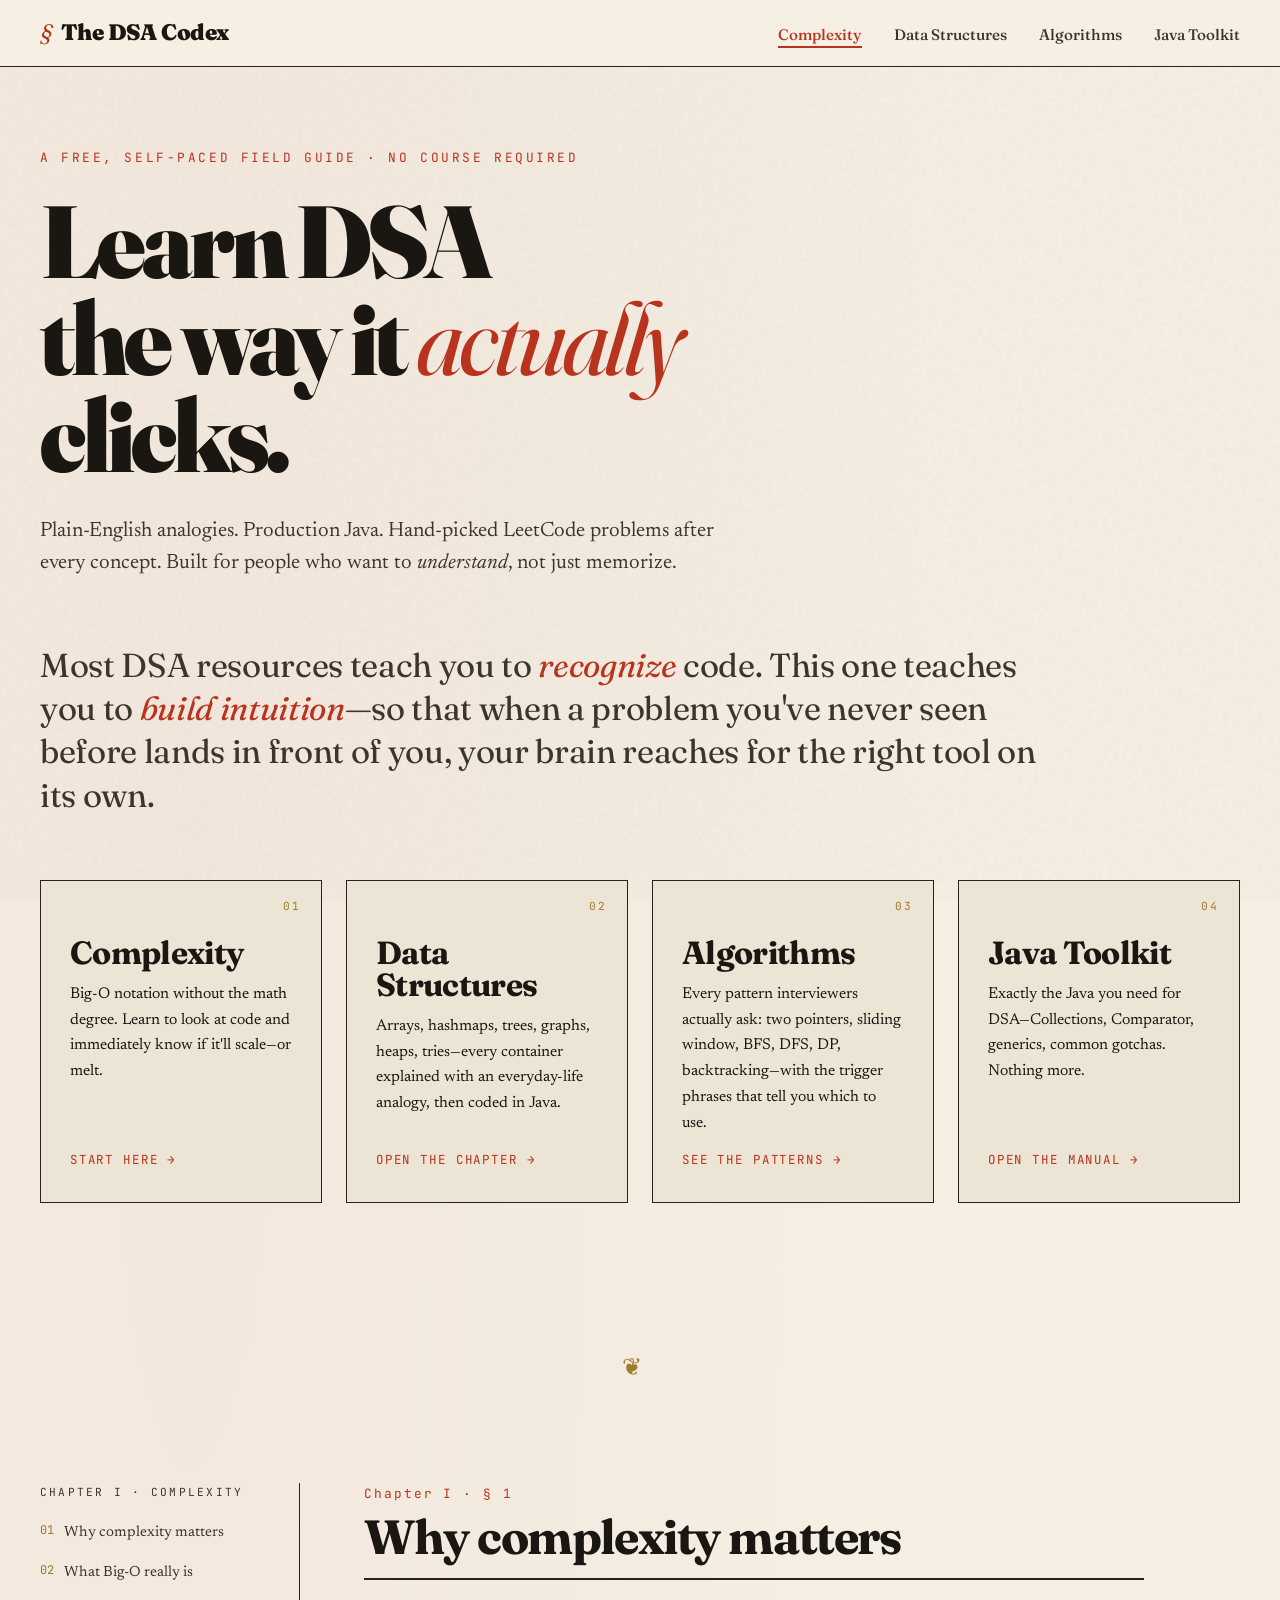
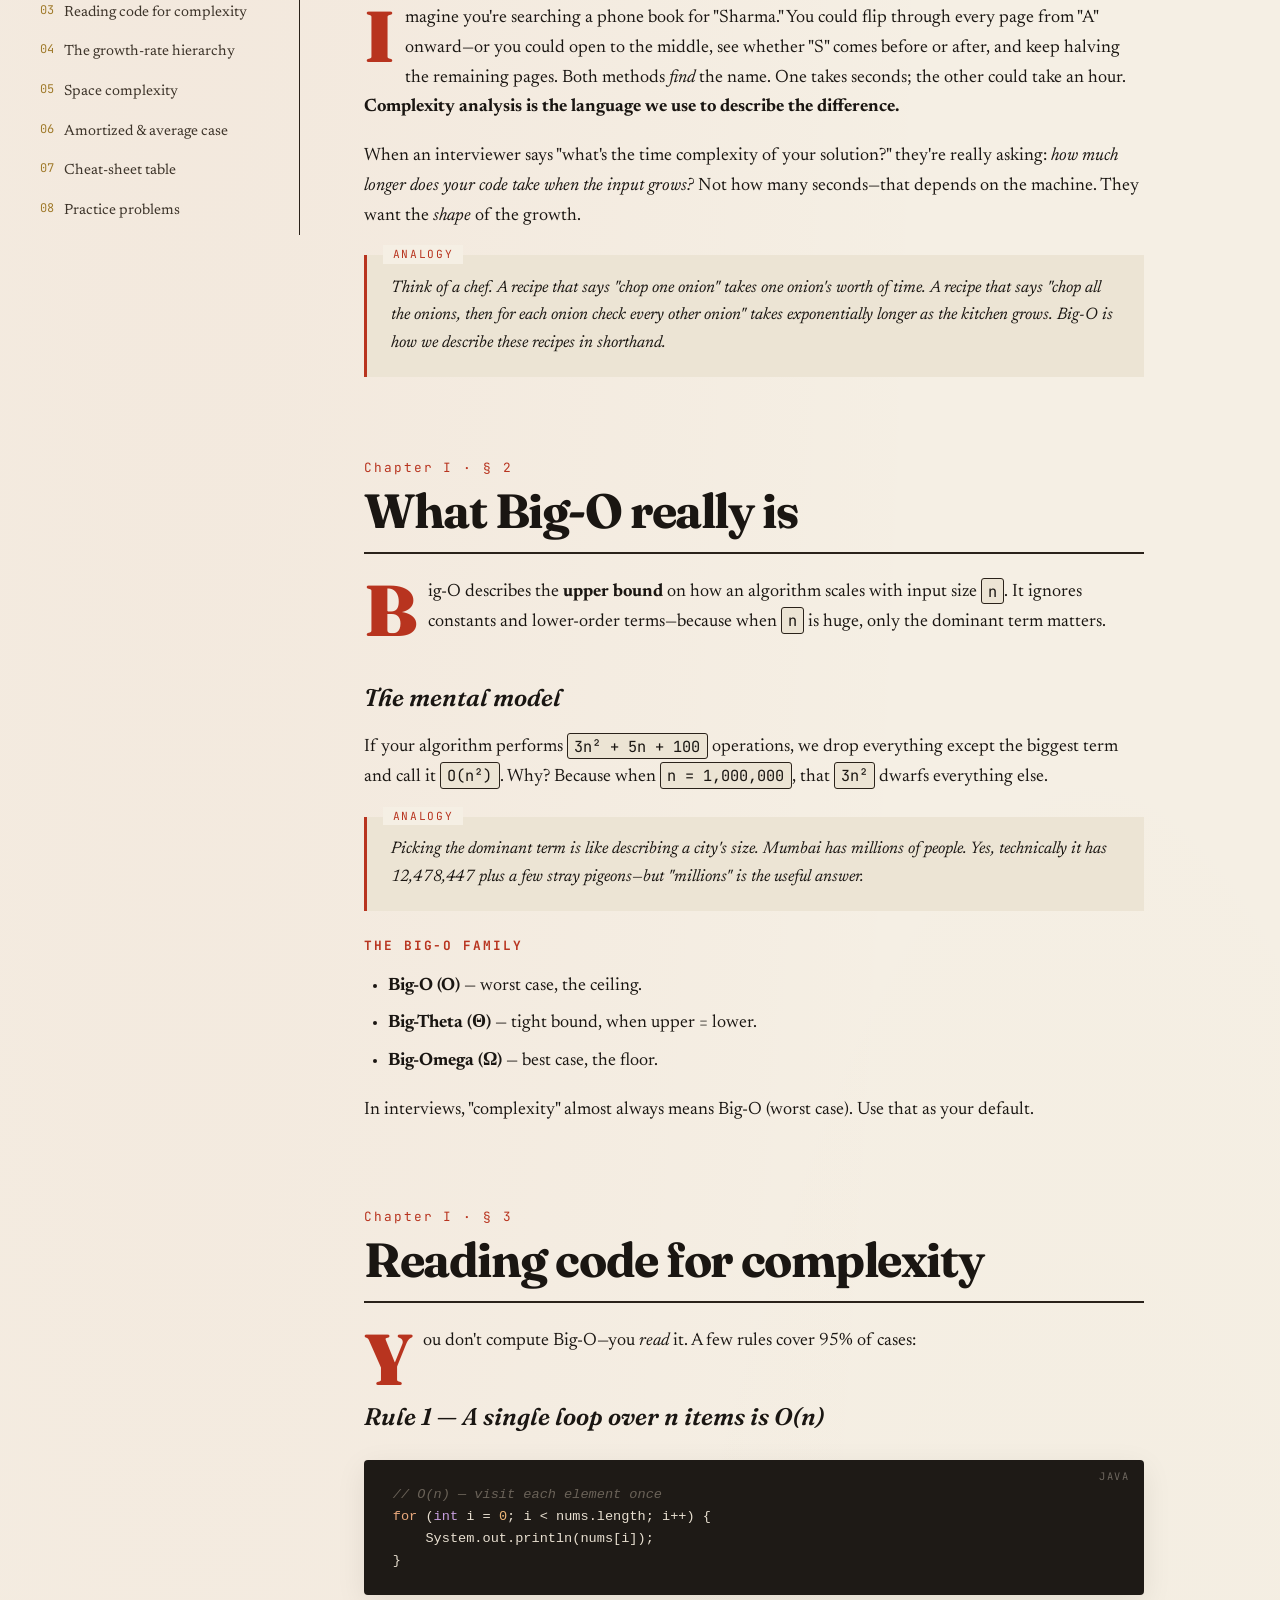
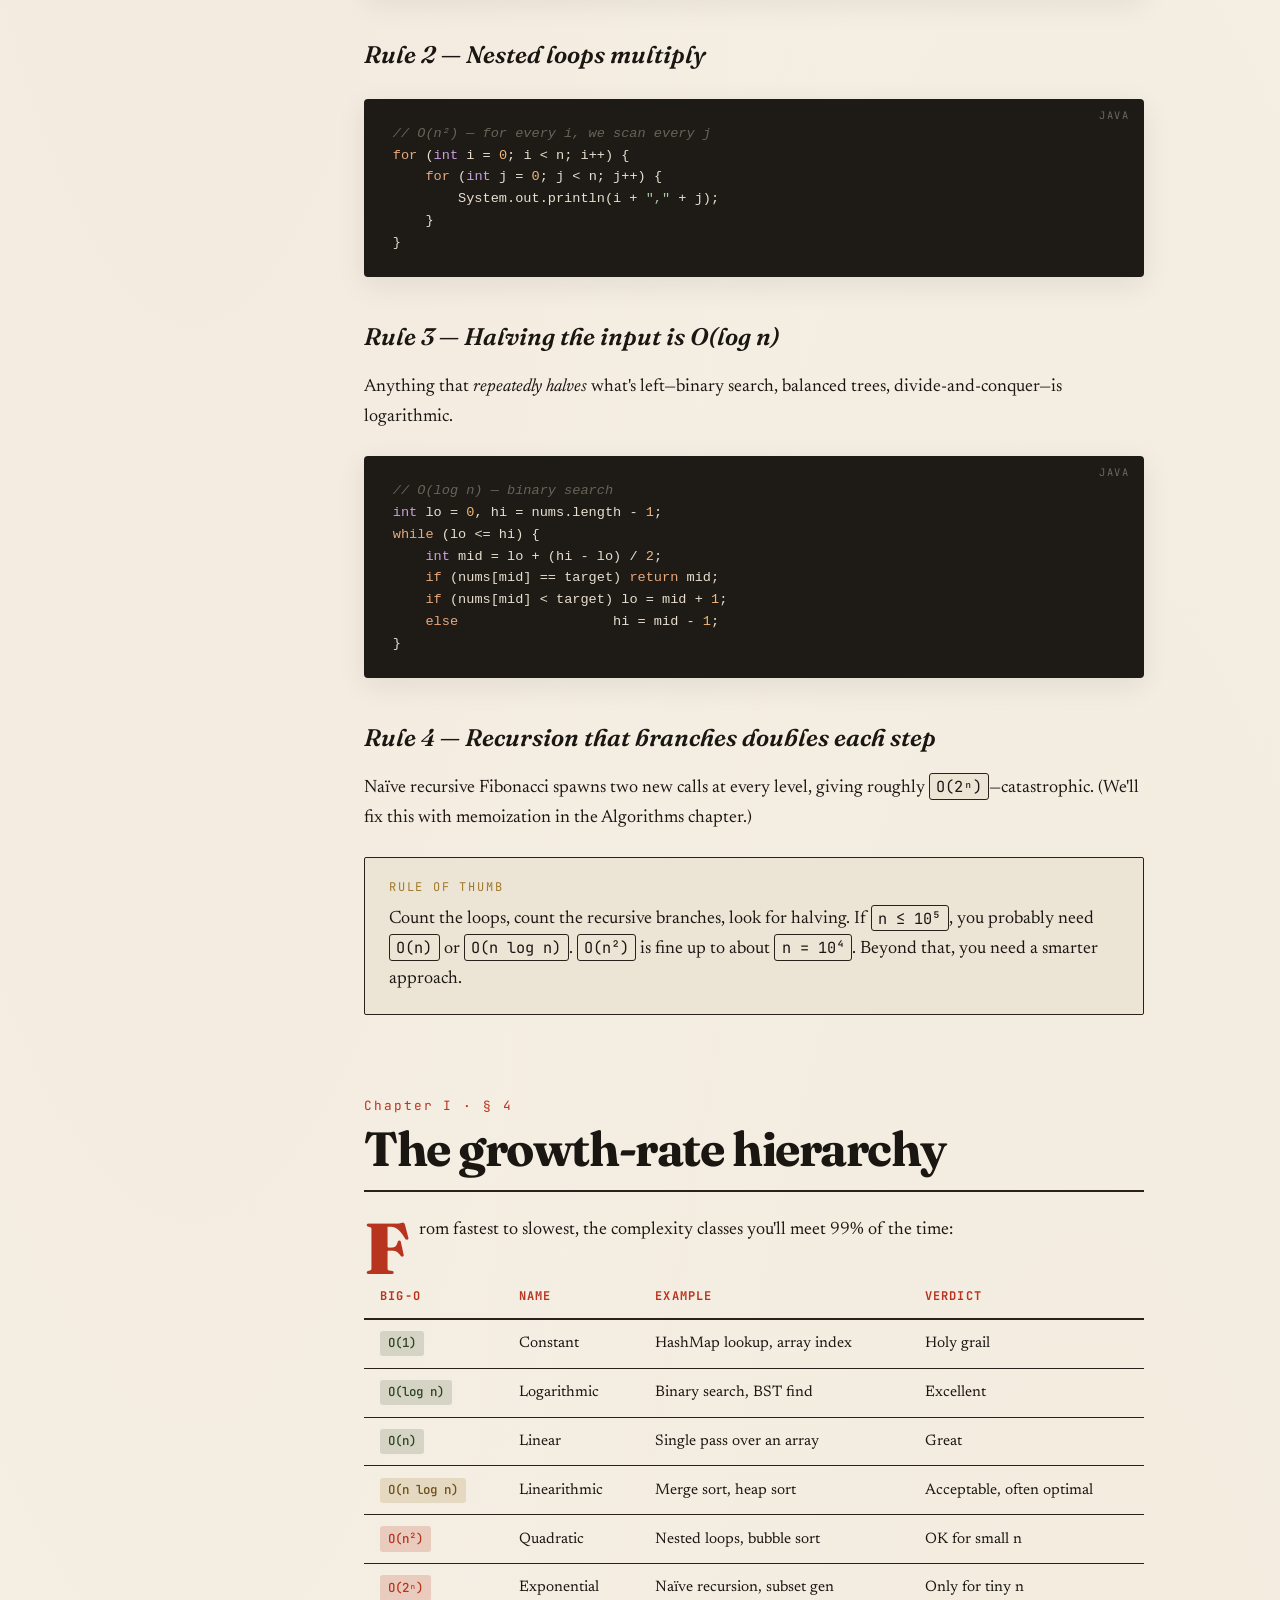
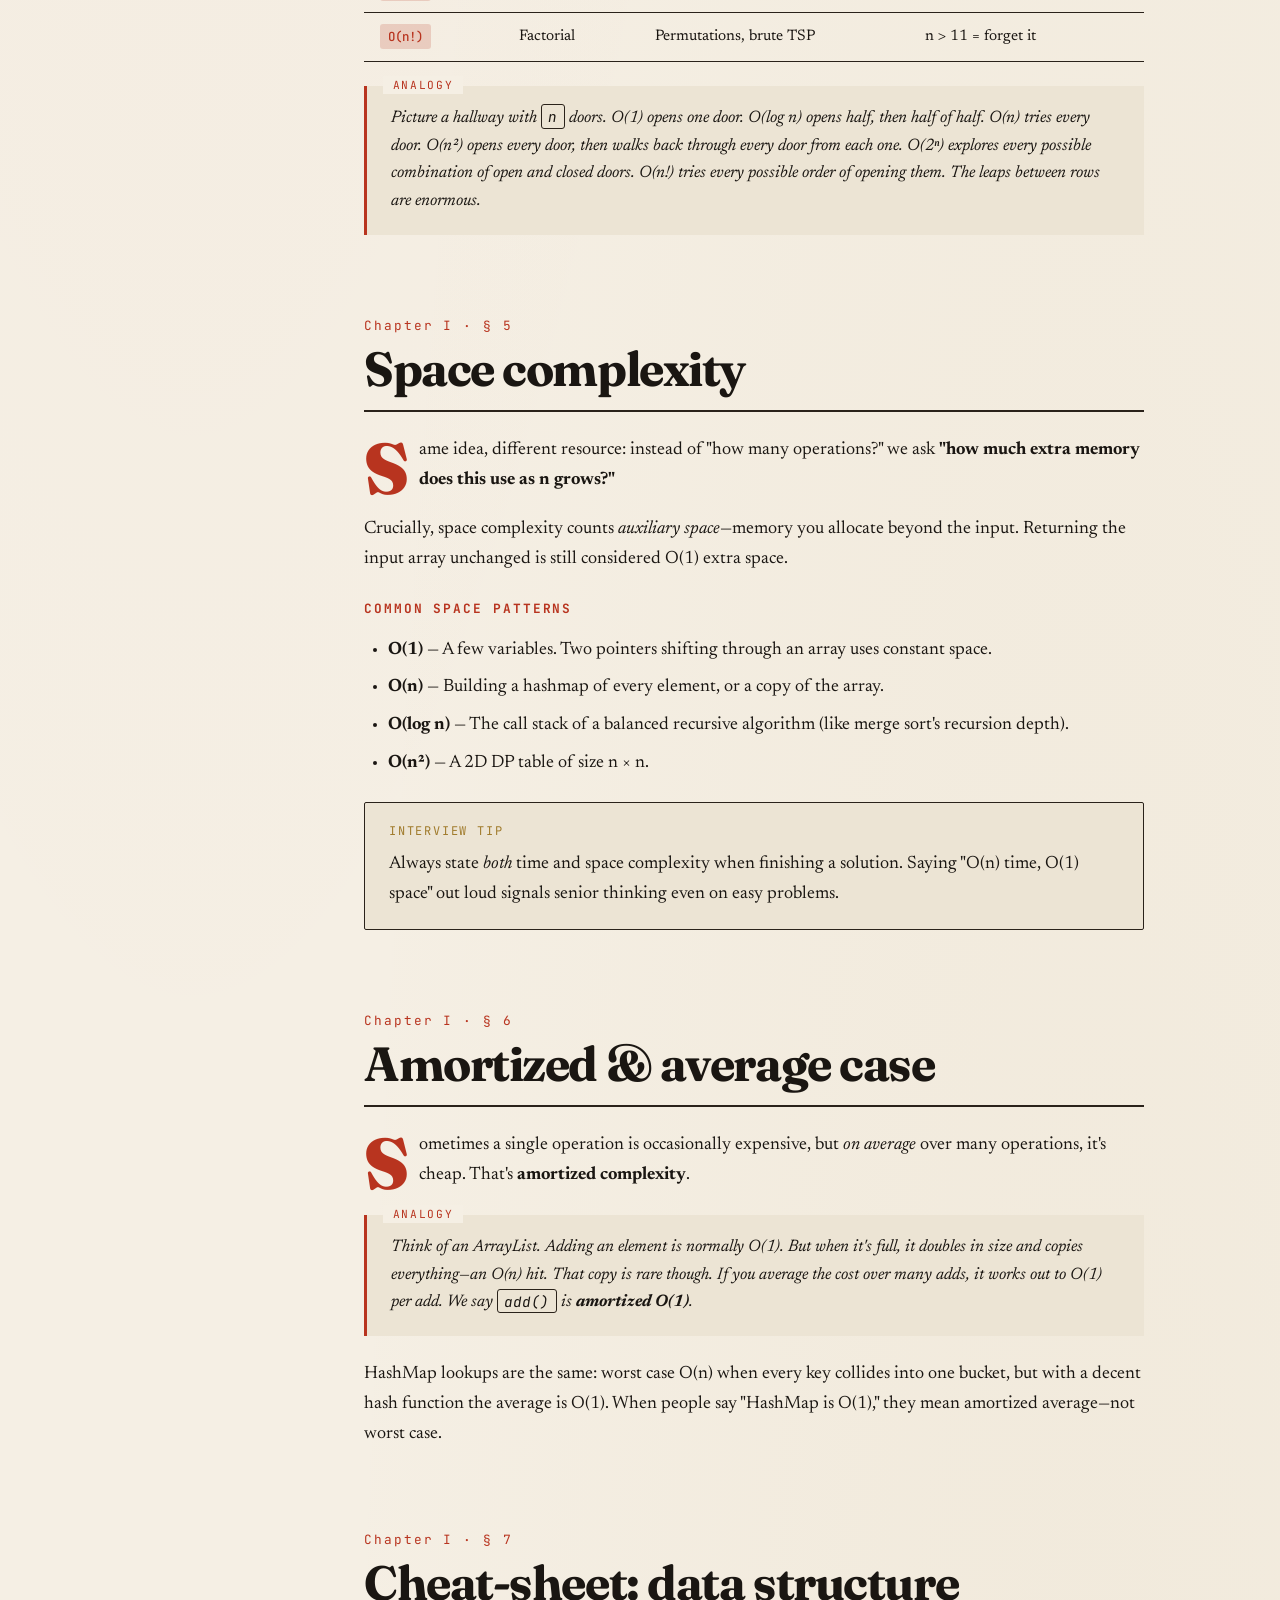
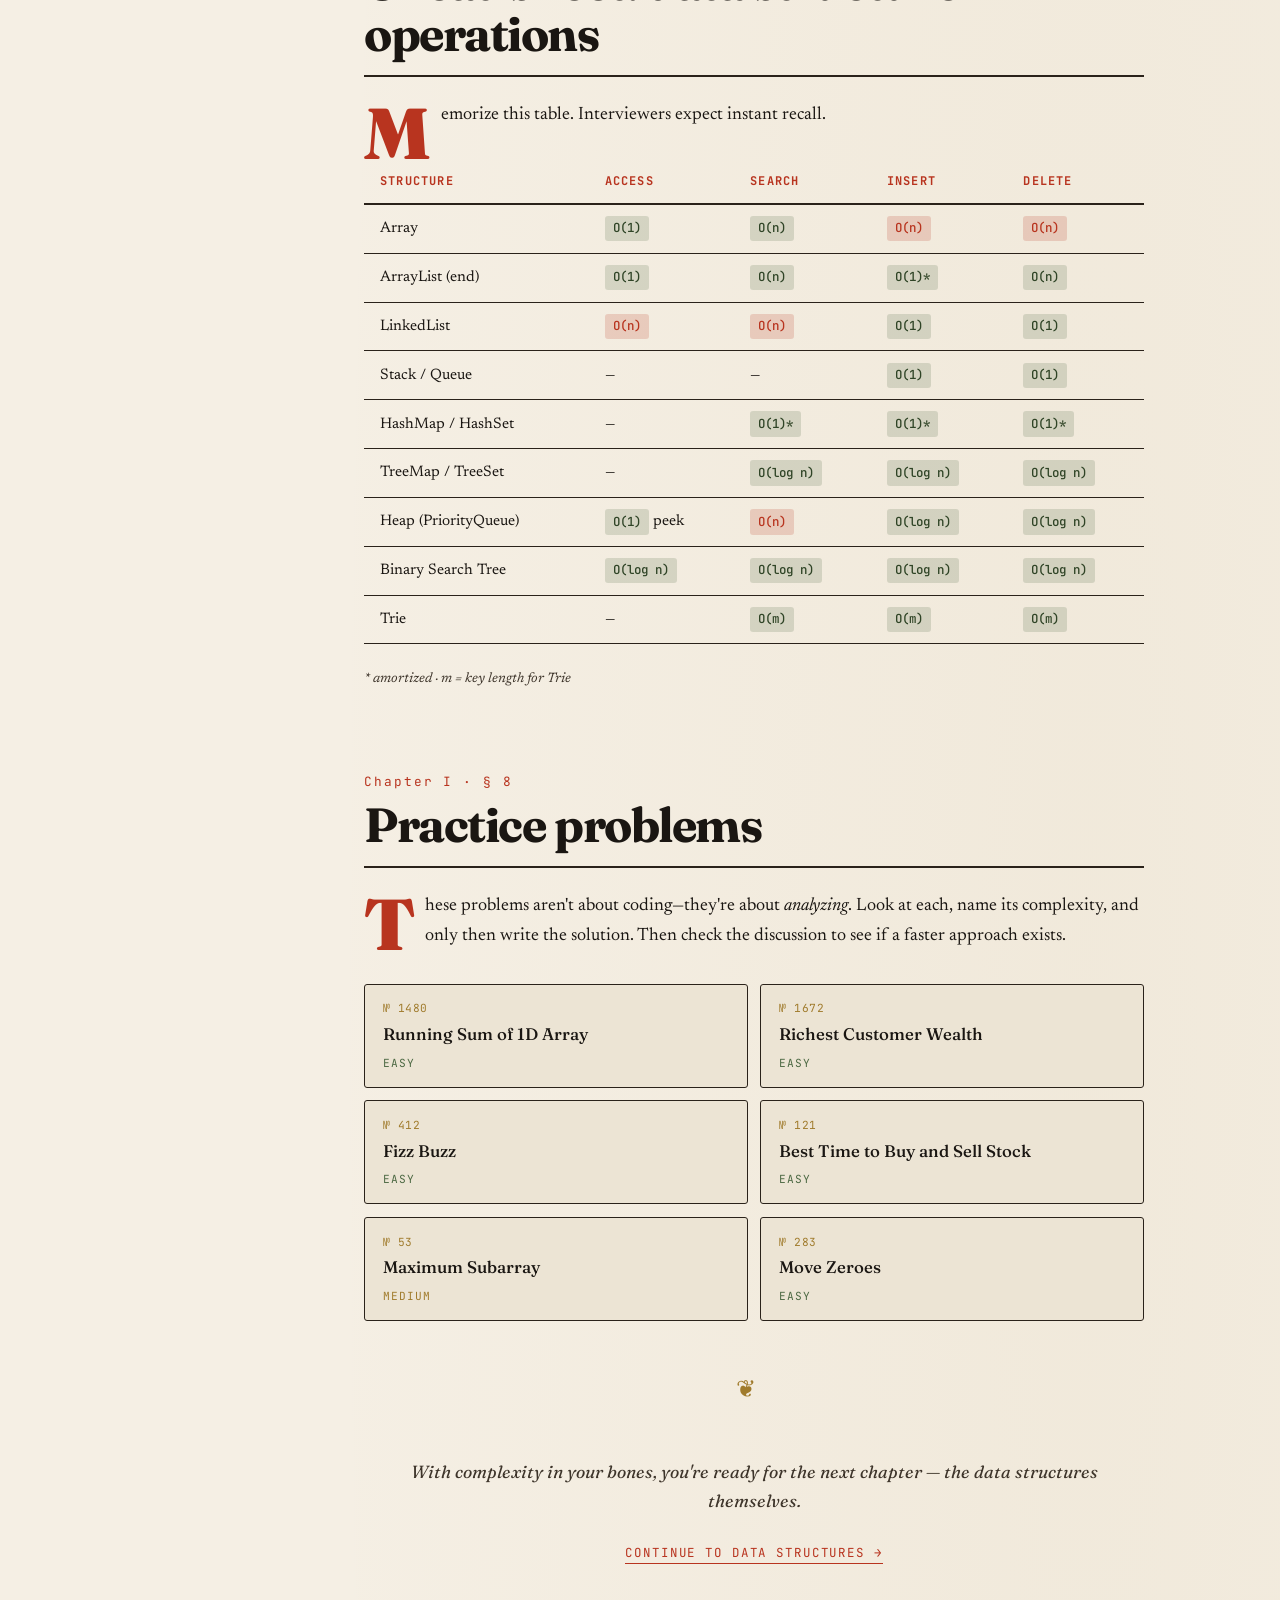
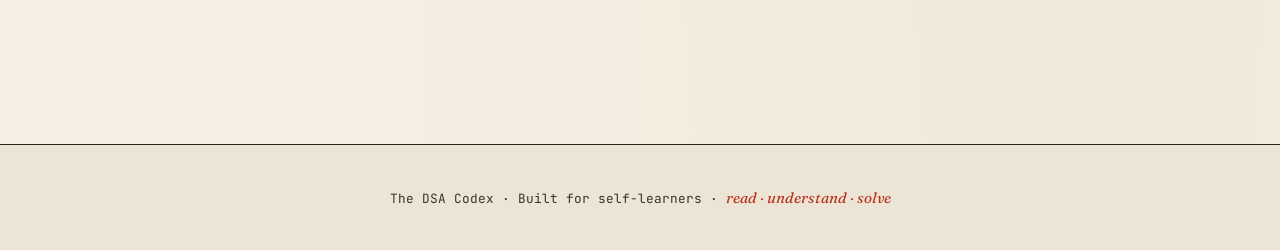
==== index.html @ 98c29ea3 "Add DSA Codex — complexity, data structures, algorithms, Java" ====
<!DOCTYPE html>
<html lang="en">
<head>
<meta charset="UTF-8" />
<meta name="viewport" content="width=device-width, initial-scale=1.0" />
<title>The DSA Codex — Learn Data Structures & Algorithms in Java</title>
<link rel="stylesheet" href="styles.css" />
</head>
<body>

<nav class="topbar">
  <a href="index.html" class="brand">The DSA Codex</a>
  <ul class="nav-links">
    <li><a href="index.html" class="active">Complexity</a></li>
    <li><a href="data-structures.html">Data Structures</a></li>
    <li><a href="algorithms.html">Algorithms</a></li>
    <li><a href="java.html">Java Toolkit</a></li>
  </ul>
</nav>

<header class="hero">
  <div class="hero-eyebrow">A free, self-paced field guide · No course required</div>
  <h1>Learn DSA<br/>the way it <em>actually</em><br/>clicks.</h1>
  <p class="hero-sub">
    Plain-English analogies. Production Java. Hand-picked LeetCode problems after every concept.
    Built for people who want to <em>understand</em>, not just memorize.
  </p>
</header>

<section class="manifesto">
  <p>
    Most DSA resources teach you to <em>recognize</em> code. This one teaches you to <em>build intuition</em>—so that when a problem you've never seen before lands in front of you, your brain reaches for the right tool on its own.
  </p>
</section>

<section class="path-grid">
  <a href="index.html#bigO" class="path-card" data-num="01">
    <h3>Complexity</h3>
    <p>Big-O notation without the math degree. Learn to look at code and immediately know if it'll scale—or melt.</p>
    <span class="path-cta">Start here</span>
  </a>
  <a href="data-structures.html" class="path-card" data-num="02">
    <h3>Data Structures</h3>
    <p>Arrays, hashmaps, trees, graphs, heaps, tries—every container explained with an everyday-life analogy, then coded in Java.</p>
    <span class="path-cta">Open the chapter</span>
  </a>
  <a href="algorithms.html" class="path-card" data-num="03">
    <h3>Algorithms</h3>
    <p>Every pattern interviewers actually ask: two pointers, sliding window, BFS, DFS, DP, backtracking—with the trigger phrases that tell you which to use.</p>
    <span class="path-cta">See the patterns</span>
  </a>
  <a href="java.html" class="path-card" data-num="04">
    <h3>Java Toolkit</h3>
    <p>Exactly the Java you need for DSA—Collections, Comparator, generics, common gotchas. Nothing more.</p>
    <span class="path-cta">Open the manual</span>
  </a>
</section>

<div class="ornament">❦</div>

<div class="layout">

<aside class="toc">
  <div class="toc-title">Chapter I · Complexity</div>
  <ol>
    <li><a href="#why">Why complexity matters</a></li>
    <li><a href="#bigO">What Big-O really is</a></li>
    <li><a href="#measuring">Reading code for complexity</a></li>
    <li><a href="#growth">The growth-rate hierarchy</a></li>
    <li><a href="#space">Space complexity</a></li>
    <li><a href="#amortized">Amortized & average case</a></li>
    <li><a href="#table">Cheat-sheet table</a></li>
    <li><a href="#practice">Practice problems</a></li>
  </ol>
</aside>

<article class="content">

<section class="topic" id="why">
  <div class="section-number">Chapter I · § 1</div>
  <h2 class="topic-title">Why complexity matters</h2>
  <p class="dropcap">
    Imagine you're searching a phone book for "Sharma." You could flip through every page from "A" onward—or you could open to the middle, see whether "S" comes before or after, and keep halving the remaining pages. Both methods <em>find</em> the name. One takes seconds; the other could take an hour. <strong>Complexity analysis is the language we use to describe the difference.</strong>
  </p>

  <p>
    When an interviewer says "what's the time complexity of your solution?" they're really asking: <em>how much longer does your code take when the input grows?</em> Not how many seconds—that depends on the machine. They want the <em>shape</em> of the growth.
  </p>

  <div class="analogy">
    Think of a chef. A recipe that says <em>"chop one onion"</em> takes one onion's worth of time. A recipe that says <em>"chop all the onions, then for each onion check every other onion"</em> takes exponentially longer as the kitchen grows. Big-O is how we describe these recipes in shorthand.
  </div>
</section>

<section class="topic" id="bigO">
  <div class="section-number">Chapter I · § 2</div>
  <h2 class="topic-title">What Big-O really is</h2>
  <p>
    Big-O describes the <strong>upper bound</strong> on how an algorithm scales with input size <code class="inline">n</code>. It ignores constants and lower-order terms—because when <code class="inline">n</code> is huge, only the dominant term matters.
  </p>

  <h3 class="subhead">The mental model</h3>
  <p>If your algorithm performs <code class="inline">3n² + 5n + 100</code> operations, we drop everything except the biggest term and call it <code class="inline">O(n²)</code>. Why? Because when <code class="inline">n = 1,000,000</code>, that <code class="inline">3n²</code> dwarfs everything else.</p>

  <div class="analogy">
    Picking the dominant term is like describing a city's size. Mumbai has <em>millions</em> of people. Yes, technically it has 12,478,447 plus a few stray pigeons—but "millions" is the useful answer.
  </div>

  <h4 class="minor">The Big-O family</h4>
  <ul class="list">
    <li><strong>Big-O (O)</strong> — worst case, the ceiling.</li>
    <li><strong>Big-Theta (Θ)</strong> — tight bound, when upper = lower.</li>
    <li><strong>Big-Omega (Ω)</strong> — best case, the floor.</li>
  </ul>
  <p>In interviews, "complexity" almost always means Big-O (worst case). Use that as your default.</p>
</section>

<section class="topic" id="measuring">
  <div class="section-number">Chapter I · § 3</div>
  <h2 class="topic-title">Reading code for complexity</h2>
  <p>You don't compute Big-O—you <em>read</em> it. A few rules cover 95% of cases:</p>

  <h3 class="subhead">Rule 1 — A single loop over n items is O(n)</h3>
  <div class="code-block" data-lang="java">
<pre><code><span class="tok-com">// O(n) — visit each element once</span>
<span class="tok-kw">for</span> (<span class="tok-typ">int</span> i = <span class="tok-num">0</span>; i &lt; nums.length; i++) {
    System.out.println(nums[i]);
}</code></pre>
  </div>

  <h3 class="subhead">Rule 2 — Nested loops multiply</h3>
  <div class="code-block" data-lang="java">
<pre><code><span class="tok-com">// O(n²) — for every i, we scan every j</span>
<span class="tok-kw">for</span> (<span class="tok-typ">int</span> i = <span class="tok-num">0</span>; i &lt; n; i++) {
    <span class="tok-kw">for</span> (<span class="tok-typ">int</span> j = <span class="tok-num">0</span>; j &lt; n; j++) {
        System.out.println(i + <span class="tok-str">","</span> + j);
    }
}</code></pre>
  </div>

  <h3 class="subhead">Rule 3 — Halving the input is O(log n)</h3>
  <p>Anything that <em>repeatedly halves</em> what's left—binary search, balanced trees, divide-and-conquer—is logarithmic.</p>
  <div class="code-block" data-lang="java">
<pre><code><span class="tok-com">// O(log n) — binary search</span>
<span class="tok-typ">int</span> lo = <span class="tok-num">0</span>, hi = nums.length - <span class="tok-num">1</span>;
<span class="tok-kw">while</span> (lo &lt;= hi) {
    <span class="tok-typ">int</span> mid = lo + (hi - lo) / <span class="tok-num">2</span>;
    <span class="tok-kw">if</span> (nums[mid] == target) <span class="tok-kw">return</span> mid;
    <span class="tok-kw">if</span> (nums[mid] &lt; target) lo = mid + <span class="tok-num">1</span>;
    <span class="tok-kw">else</span>                   hi = mid - <span class="tok-num">1</span>;
}</code></pre>
  </div>

  <h3 class="subhead">Rule 4 — Recursion that branches doubles each step</h3>
  <p>Naïve recursive Fibonacci spawns two new calls at every level, giving roughly <code class="inline">O(2ⁿ)</code>—catastrophic. (We'll fix this with memoization in the Algorithms chapter.)</p>

  <div class="callout">
    <div class="callout-title">Rule of thumb</div>
    Count the loops, count the recursive branches, look for halving. If <code class="inline">n ≤ 10⁵</code>, you probably need <code class="inline">O(n)</code> or <code class="inline">O(n log n)</code>. <code class="inline">O(n²)</code> is fine up to about <code class="inline">n = 10⁴</code>. Beyond that, you need a smarter approach.
  </div>
</section>

<section class="topic" id="growth">
  <div class="section-number">Chapter I · § 4</div>
  <h2 class="topic-title">The growth-rate hierarchy</h2>
  <p>From fastest to slowest, the complexity classes you'll meet 99% of the time:</p>

  <table class="complexity">
    <thead>
      <tr><th>Big-O</th><th>Name</th><th>Example</th><th>Verdict</th></tr>
    </thead>
    <tbody>
      <tr><td><span class="bigO good">O(1)</span></td><td>Constant</td><td>HashMap lookup, array index</td><td>Holy grail</td></tr>
      <tr><td><span class="bigO good">O(log n)</span></td><td>Logarithmic</td><td>Binary search, BST find</td><td>Excellent</td></tr>
      <tr><td><span class="bigO good">O(n)</span></td><td>Linear</td><td>Single pass over an array</td><td>Great</td></tr>
      <tr><td><span class="bigO ok">O(n log n)</span></td><td>Linearithmic</td><td>Merge sort, heap sort</td><td>Acceptable, often optimal</td></tr>
      <tr><td><span class="bigO bad">O(n²)</span></td><td>Quadratic</td><td>Nested loops, bubble sort</td><td>OK for small n</td></tr>
      <tr><td><span class="bigO bad">O(2ⁿ)</span></td><td>Exponential</td><td>Naïve recursion, subset gen</td><td>Only for tiny n</td></tr>
      <tr><td><span class="bigO bad">O(n!)</span></td><td>Factorial</td><td>Permutations, brute TSP</td><td>n &gt; 11 = forget it</td></tr>
    </tbody>
  </table>

  <div class="analogy">
    Picture a hallway with <code class="inline">n</code> doors. O(1) opens one door. O(log n) opens half, then half of half. O(n) tries every door. O(n²) opens every door, then walks back through every door from each one. O(2ⁿ) explores every possible combination of open and closed doors. O(n!) tries every possible <em>order</em> of opening them. The leaps between rows are <em>enormous</em>.
  </div>
</section>

<section class="topic" id="space">
  <div class="section-number">Chapter I · § 5</div>
  <h2 class="topic-title">Space complexity</h2>
  <p>Same idea, different resource: instead of "how many operations?" we ask <strong>"how much extra memory does this use as n grows?"</strong></p>

  <p>Crucially, space complexity counts <em>auxiliary space</em>—memory you allocate beyond the input. Returning the input array unchanged is still considered O(1) extra space.</p>

  <h4 class="minor">Common space patterns</h4>
  <ul class="list">
    <li><strong>O(1)</strong> — A few variables. Two pointers shifting through an array uses constant space.</li>
    <li><strong>O(n)</strong> — Building a hashmap of every element, or a copy of the array.</li>
    <li><strong>O(log n)</strong> — The call stack of a balanced recursive algorithm (like merge sort's recursion depth).</li>
    <li><strong>O(n²)</strong> — A 2D DP table of size n × n.</li>
  </ul>

  <div class="callout">
    <div class="callout-title">Interview tip</div>
    Always state <em>both</em> time and space complexity when finishing a solution. Saying "O(n) time, O(1) space" out loud signals senior thinking even on easy problems.
  </div>
</section>

<section class="topic" id="amortized">
  <div class="section-number">Chapter I · § 6</div>
  <h2 class="topic-title">Amortized & average case</h2>
  <p>Sometimes a single operation is occasionally expensive, but <em>on average</em> over many operations, it's cheap. That's <strong>amortized complexity</strong>.</p>

  <div class="analogy">
    Think of an ArrayList. Adding an element is normally O(1). But when it's full, it doubles in size and copies everything—an O(n) hit. That copy is rare though. If you average the cost over many adds, it works out to O(1) per add. We say <code class="inline">add()</code> is <strong>amortized O(1)</strong>.
  </div>

  <p>HashMap lookups are the same: worst case O(n) when every key collides into one bucket, but with a decent hash function the average is O(1). When people say "HashMap is O(1)," they mean amortized average—not worst case.</p>
</section>

<section class="topic" id="table">
  <div class="section-number">Chapter I · § 7</div>
  <h2 class="topic-title">Cheat-sheet: data structure operations</h2>
  <p>Memorize this table. Interviewers expect instant recall.</p>

  <table class="complexity">
    <thead>
      <tr><th>Structure</th><th>Access</th><th>Search</th><th>Insert</th><th>Delete</th></tr>
    </thead>
    <tbody>
      <tr><td>Array</td><td><span class="bigO good">O(1)</span></td><td><span class="bigO good">O(n)</span></td><td><span class="bigO bad">O(n)</span></td><td><span class="bigO bad">O(n)</span></td></tr>
      <tr><td>ArrayList (end)</td><td><span class="bigO good">O(1)</span></td><td><span class="bigO good">O(n)</span></td><td><span class="bigO good">O(1)*</span></td><td><span class="bigO good">O(n)</span></td></tr>
      <tr><td>LinkedList</td><td><span class="bigO bad">O(n)</span></td><td><span class="bigO bad">O(n)</span></td><td><span class="bigO good">O(1)</span></td><td><span class="bigO good">O(1)</span></td></tr>
      <tr><td>Stack / Queue</td><td>—</td><td>—</td><td><span class="bigO good">O(1)</span></td><td><span class="bigO good">O(1)</span></td></tr>
      <tr><td>HashMap / HashSet</td><td>—</td><td><span class="bigO good">O(1)*</span></td><td><span class="bigO good">O(1)*</span></td><td><span class="bigO good">O(1)*</span></td></tr>
      <tr><td>TreeMap / TreeSet</td><td>—</td><td><span class="bigO good">O(log n)</span></td><td><span class="bigO good">O(log n)</span></td><td><span class="bigO good">O(log n)</span></td></tr>
      <tr><td>Heap (PriorityQueue)</td><td><span class="bigO good">O(1)</span> peek</td><td><span class="bigO bad">O(n)</span></td><td><span class="bigO good">O(log n)</span></td><td><span class="bigO good">O(log n)</span></td></tr>
      <tr><td>Binary Search Tree</td><td><span class="bigO good">O(log n)</span></td><td><span class="bigO good">O(log n)</span></td><td><span class="bigO good">O(log n)</span></td><td><span class="bigO good">O(log n)</span></td></tr>
      <tr><td>Trie</td><td>—</td><td><span class="bigO good">O(m)</span></td><td><span class="bigO good">O(m)</span></td><td><span class="bigO good">O(m)</span></td></tr>
    </tbody>
  </table>
  <p style="font-size:0.85rem;color:var(--ink-soft);font-style:italic;">* amortized · m = key length for Trie</p>
</section>

<section class="topic" id="practice">
  <div class="section-number">Chapter I · § 8</div>
  <h2 class="topic-title">Practice problems</h2>
  <p>These problems aren't about coding—they're about <em>analyzing</em>. Look at each, name its complexity, and only then write the solution. Then check the discussion to see if a faster approach exists.</p>

  <div class="problems">
    <div class="problem-grid">
      <a class="problem-card" href="https://leetcode.com/problems/running-sum-of-1d-array/" target="_blank" rel="noopener">
        <span class="pc-num">№ 1480</span>
        <span class="pc-title">Running Sum of 1D Array</span>
        <span class="pc-diff easy">Easy</span>
      </a>
      <a class="problem-card" href="https://leetcode.com/problems/richest-customer-wealth/" target="_blank" rel="noopener">
        <span class="pc-num">№ 1672</span>
        <span class="pc-title">Richest Customer Wealth</span>
        <span class="pc-diff easy">Easy</span>
      </a>
      <a class="problem-card" href="https://leetcode.com/problems/fizz-buzz/" target="_blank" rel="noopener">
        <span class="pc-num">№ 412</span>
        <span class="pc-title">Fizz Buzz</span>
        <span class="pc-diff easy">Easy</span>
      </a>
      <a class="problem-card" href="https://leetcode.com/problems/best-time-to-buy-and-sell-stock/" target="_blank" rel="noopener">
        <span class="pc-num">№ 121</span>
        <span class="pc-title">Best Time to Buy and Sell Stock</span>
        <span class="pc-diff easy">Easy</span>
      </a>
      <a class="problem-card" href="https://leetcode.com/problems/maximum-subarray/" target="_blank" rel="noopener">
        <span class="pc-num">№ 53</span>
        <span class="pc-title">Maximum Subarray</span>
        <span class="pc-diff medium">Medium</span>
      </a>
      <a class="problem-card" href="https://leetcode.com/problems/move-zeroes/" target="_blank" rel="noopener">
        <span class="pc-num">№ 283</span>
        <span class="pc-title">Move Zeroes</span>
        <span class="pc-diff easy">Easy</span>
      </a>
    </div>
  </div>

  <div class="ornament">❦</div>

  <p style="font-size:1.1rem;font-family:'Fraunces',serif;font-style:italic;color:var(--ink-soft);text-align:center;margin-top:2rem;">
    With complexity in your bones, you're ready for the next chapter — the data structures themselves.
  </p>
  <p style="text-align:center;margin-top:1.5rem;">
    <a href="data-structures.html" class="path-cta" style="text-decoration:none;border-bottom:1px solid var(--accent);padding-bottom:2px;">Continue to Data Structures</a>
  </p>
</section>

</article>
</div>

<footer>
  The DSA Codex · Built for self-learners · <em>read · understand · solve</em>
</footer>

<script src="script.js"></script>
</body>
</html>
---- styles.css ----
/* =========================================================
   DSA Codex — shared stylesheet
   Aesthetic: editorial / typeset textbook
   ========================================================= */

@import url('https://fonts.googleapis.com/css2?family=Fraunces:opsz,wght@9..144,400;9..144,500;9..144,700;9..144,900&family=Newsreader:ital,wght@0,400;0,500;0,600;1,400&family=JetBrains+Mono:wght@400;500;700&display=swap');

:root {
  --paper: #f5efe4;
  --paper-deep: #ece4d4;
  --ink: #1a1612;
  --ink-soft: #3d342a;
  --rule: #2a221a;
  --accent: #b8341f;        /* deep vermilion */
  --accent-soft: #d97757;
  --gold: #a07b2c;
  --leaf: #4a6741;
  --shadow: rgba(26, 22, 18, 0.08);
  --code-bg: #1e1a16;
  --code-text: #e8dfd0;
}

* { box-sizing: border-box; margin: 0; padding: 0; }

html { scroll-behavior: smooth; }

body {
  background: var(--paper);
  background-image:
    radial-gradient(at 15% 10%, rgba(184, 52, 31, 0.04) 0px, transparent 50%),
    radial-gradient(at 85% 90%, rgba(160, 123, 44, 0.05) 0px, transparent 50%);
  color: var(--ink);
  font-family: 'Newsreader', Georgia, serif;
  font-size: 18px;
  line-height: 1.65;
  min-height: 100vh;
  -webkit-font-smoothing: antialiased;
}

/* paper grain overlay */
body::before {
  content: '';
  position: fixed;
  inset: 0;
  pointer-events: none;
  opacity: 0.35;
  z-index: 1;
  background-image: url("data:image/svg+xml,%3Csvg viewBox='0 0 200 200' xmlns='http://www.w3.org/2000/svg'%3E%3Cfilter id='n'%3E%3CfeTurbulence type='fractalNoise' baseFrequency='0.9' numOctaves='2'/%3E%3CfeColorMatrix values='0 0 0 0 0.1 0 0 0 0 0.08 0 0 0 0 0.06 0 0 0 0.08 0'/%3E%3C/filter%3E%3Crect width='100%25' height='100%25' filter='url(%23n)'/%3E%3C/svg%3E");
}

/* ============== NAV ============== */
nav.topbar {
  position: sticky;
  top: 0;
  z-index: 100;
  background: var(--paper);
  border-bottom: 1px solid var(--rule);
  padding: 0.9rem 2.5rem;
  display: flex;
  align-items: baseline;
  justify-content: space-between;
  backdrop-filter: blur(8px);
}

.brand {
  font-family: 'Fraunces', serif;
  font-weight: 900;
  font-size: 1.4rem;
  letter-spacing: -0.02em;
  color: var(--ink);
  text-decoration: none;
  display: flex;
  align-items: baseline;
  gap: 0.5rem;
}
.brand::before {
  content: '§';
  color: var(--accent);
  font-style: italic;
  font-weight: 400;
}

.nav-links {
  display: flex;
  gap: 2rem;
  list-style: none;
}
.nav-links a {
  font-family: 'Fraunces', serif;
  font-size: 0.95rem;
  font-weight: 500;
  color: var(--ink-soft);
  text-decoration: none;
  position: relative;
  padding-bottom: 2px;
  transition: color 0.2s;
}
.nav-links a:hover,
.nav-links a.active {
  color: var(--accent);
}
.nav-links a.active::after {
  content: '';
  position: absolute;
  bottom: -2px;
  left: 0;
  right: 0;
  height: 2px;
  background: var(--accent);
}

/* ============== HERO ============== */
.hero {
  padding: 5rem 2.5rem 4rem;
  max-width: 1400px;
  margin: 0 auto;
  position: relative;
  z-index: 2;
}
.hero-eyebrow {
  font-family: 'JetBrains Mono', monospace;
  font-size: 0.8rem;
  letter-spacing: 0.2em;
  text-transform: uppercase;
  color: var(--accent);
  margin-bottom: 1.5rem;
}
.hero h1 {
  font-family: 'Fraunces', serif;
  font-weight: 900;
  font-size: clamp(3rem, 8vw, 6.5rem);
  line-height: 0.95;
  letter-spacing: -0.04em;
  margin-bottom: 2rem;
  font-variation-settings: 'opsz' 144;
}
.hero h1 em {
  font-style: italic;
  font-weight: 400;
  color: var(--accent);
}
.hero-sub {
  font-size: 1.3rem;
  max-width: 720px;
  color: var(--ink-soft);
  line-height: 1.5;
}

/* ============== LAYOUT WITH SIDEBAR ============== */
.layout {
  max-width: 1400px;
  margin: 0 auto;
  display: grid;
  grid-template-columns: 260px 1fr;
  gap: 4rem;
  padding: 3rem 2.5rem 6rem;
  position: relative;
  z-index: 2;
}

aside.toc {
  position: sticky;
  top: 5rem;
  align-self: start;
  max-height: calc(100vh - 7rem);
  overflow-y: auto;
  padding-right: 1rem;
  border-right: 1px solid var(--rule);
}
.toc-title {
  font-family: 'JetBrains Mono', monospace;
  font-size: 0.7rem;
  letter-spacing: 0.2em;
  text-transform: uppercase;
  color: var(--ink-soft);
  margin-bottom: 1rem;
}
.toc ol {
  list-style: none;
  counter-reset: toc;
}
.toc ol li {
  counter-increment: toc;
  margin-bottom: 0.4rem;
  font-size: 0.92rem;
}
.toc ol li a {
  color: var(--ink-soft);
  text-decoration: none;
  display: flex;
  gap: 0.6rem;
  padding: 0.25rem 0;
  border-bottom: 1px dotted transparent;
  transition: all 0.2s;
}
.toc ol li a::before {
  content: counter(toc, decimal-leading-zero);
  font-family: 'JetBrains Mono', monospace;
  font-size: 0.75rem;
  color: var(--gold);
  flex-shrink: 0;
}
.toc ol li a:hover {
  color: var(--accent);
  border-bottom-color: var(--accent);
}

/* ============== ARTICLE ============== */
article.content {
  max-width: 780px;
}

section.topic {
  margin-bottom: 5rem;
  scroll-margin-top: 5rem;
}

.section-number {
  font-family: 'JetBrains Mono', monospace;
  font-size: 0.8rem;
  letter-spacing: 0.15em;
  color: var(--accent);
  margin-bottom: 0.5rem;
}

h2.topic-title {
  font-family: 'Fraunces', serif;
  font-weight: 700;
  font-size: clamp(2rem, 4vw, 3rem);
  line-height: 1.05;
  letter-spacing: -0.03em;
  margin-bottom: 1.5rem;
  padding-bottom: 1rem;
  border-bottom: 2px solid var(--rule);
}

h3.subhead {
  font-family: 'Fraunces', serif;
  font-weight: 600;
  font-style: italic;
  font-size: 1.5rem;
  margin: 2.5rem 0 1rem;
  color: var(--ink);
}

h4.minor {
  font-family: 'JetBrains Mono', monospace;
  font-size: 0.8rem;
  letter-spacing: 0.15em;
  text-transform: uppercase;
  color: var(--accent);
  margin: 1.5rem 0 0.5rem;
}

article.content p {
  margin-bottom: 1.2rem;
  hyphens: auto;
}

article.content p:first-of-type::first-letter,
.dropcap::first-letter {
  font-family: 'Fraunces', serif;
  font-weight: 900;
  font-size: 4.5rem;
  float: left;
  line-height: 0.85;
  margin: 0.1rem 0.6rem -0.2rem 0;
  color: var(--accent);
}

.analogy {
  background: var(--paper-deep);
  border-left: 3px solid var(--accent);
  padding: 1.2rem 1.5rem;
  margin: 1.5rem 0;
  font-style: italic;
  font-size: 1.05rem;
  position: relative;
}
.analogy::before {
  content: 'Analogy';
  position: absolute;
  top: -10px;
  left: 1rem;
  background: var(--paper);
  padding: 0 0.6rem;
  font-family: 'JetBrains Mono', monospace;
  font-size: 0.7rem;
  letter-spacing: 0.15em;
  text-transform: uppercase;
  color: var(--accent);
  font-style: normal;
}

.callout {
  background: var(--paper-deep);
  border: 1px solid var(--rule);
  padding: 1.2rem 1.5rem;
  margin: 1.5rem 0;
  border-radius: 2px;
}
.callout-title {
  font-family: 'JetBrains Mono', monospace;
  font-size: 0.75rem;
  letter-spacing: 0.15em;
  text-transform: uppercase;
  color: var(--gold);
  margin-bottom: 0.5rem;
}

ul.list, ol.list {
  margin: 1rem 0 1.2rem 1.5rem;
}
ul.list li, ol.list li {
  margin-bottom: 0.5rem;
}

/* ============== CODE ============== */
.code-block {
  background: var(--code-bg);
  color: var(--code-text);
  padding: 1.5rem 1.8rem;
  margin: 1.5rem 0;
  border-radius: 4px;
  overflow-x: auto;
  font-family: 'JetBrains Mono', monospace;
  font-size: 0.85rem;
  line-height: 1.6;
  box-shadow: 0 8px 30px var(--shadow);
  position: relative;
}
.code-block::before {
  content: attr(data-lang);
  position: absolute;
  top: 0.5rem;
  right: 0.9rem;
  font-size: 0.65rem;
  letter-spacing: 0.15em;
  color: rgba(232, 223, 208, 0.4);
  text-transform: uppercase;
}
.code-block pre { margin: 0; }
.code-block code { font-family: inherit; }

/* Java syntax colors */
.tok-kw  { color: #e8a87c; }       /* keywords: public, class, if */
.tok-typ { color: #c8a0e0; }       /* types: int, String, List */
.tok-str { color: #a8c8a0; }       /* strings */
.tok-num { color: #f0b878; }       /* numbers */
.tok-com { color: #6a6258; font-style: italic; }  /* comments */
.tok-fn  { color: #e8d088; }       /* function names */

code.inline {
  font-family: 'JetBrains Mono', monospace;
  background: var(--paper-deep);
  border: 1px solid var(--rule);
  padding: 0.1rem 0.4rem;
  border-radius: 3px;
  font-size: 0.85em;
  color: var(--ink);
}

/* ============== TABLES ============== */
table.complexity {
  width: 100%;
  border-collapse: collapse;
  margin: 1.5rem 0;
  font-size: 0.95rem;
}
table.complexity th,
table.complexity td {
  padding: 0.7rem 1rem;
  text-align: left;
  border-bottom: 1px solid var(--rule);
}
table.complexity th {
  font-family: 'JetBrains Mono', monospace;
  font-size: 0.75rem;
  letter-spacing: 0.1em;
  text-transform: uppercase;
  color: var(--accent);
  border-bottom: 2px solid var(--rule);
}
table.complexity tr:hover td { background: var(--paper-deep); }
table.complexity td code {
  font-family: 'JetBrains Mono', monospace;
  font-size: 0.85em;
}

/* complexity badges */
.bigO {
  display: inline-block;
  font-family: 'JetBrains Mono', monospace;
  font-size: 0.78rem;
  padding: 0.15rem 0.5rem;
  border-radius: 3px;
  font-weight: 500;
}
.bigO.good { background: rgba(74, 103, 65, 0.18); color: #2f4426; }
.bigO.ok   { background: rgba(160, 123, 44, 0.18); color: #6b5018; }
.bigO.bad  { background: rgba(184, 52, 31, 0.18); color: var(--accent); }

/* ============== LEETCODE CARDS ============== */
.problems {
  margin: 2rem 0 1rem;
}
.problems-title {
  font-family: 'Fraunces', serif;
  font-weight: 600;
  font-size: 1.3rem;
  margin-bottom: 1rem;
  display: flex;
  align-items: baseline;
  gap: 0.6rem;
}
.problems-title::before {
  content: '';
  width: 22px;
  height: 1px;
  background: var(--accent);
}
.problem-grid {
  display: grid;
  grid-template-columns: repeat(auto-fill, minmax(280px, 1fr));
  gap: 0.8rem;
}
.problem-card {
  background: var(--paper-deep);
  border: 1px solid var(--rule);
  padding: 0.9rem 1.1rem;
  text-decoration: none;
  color: var(--ink);
  display: flex;
  flex-direction: column;
  gap: 0.4rem;
  transition: all 0.2s;
  border-radius: 3px;
  position: relative;
}
.problem-card:hover {
  background: var(--ink);
  color: var(--paper);
  transform: translateY(-2px);
  box-shadow: 0 8px 20px var(--shadow);
}
.problem-card:hover .pc-num,
.problem-card:hover .pc-diff {
  color: var(--paper-deep);
}
.pc-num {
  font-family: 'JetBrains Mono', monospace;
  font-size: 0.7rem;
  color: var(--gold);
  letter-spacing: 0.05em;
}
.pc-title {
  font-family: 'Fraunces', serif;
  font-size: 1.05rem;
  font-weight: 500;
  line-height: 1.2;
}
.pc-diff {
  font-family: 'JetBrains Mono', monospace;
  font-size: 0.7rem;
  text-transform: uppercase;
  letter-spacing: 0.1em;
  margin-top: 0.2rem;
}
.pc-diff.easy   { color: var(--leaf); }
.pc-diff.medium { color: var(--gold); }
.pc-diff.hard   { color: var(--accent); }

/* ============== HOMEPAGE CARDS ============== */
.path-grid {
  display: grid;
  grid-template-columns: repeat(auto-fit, minmax(280px, 1fr));
  gap: 1.5rem;
  max-width: 1400px;
  margin: 0 auto;
  padding: 0 2.5rem 6rem;
  position: relative;
  z-index: 2;
}
.path-card {
  background: var(--paper-deep);
  border: 1px solid var(--rule);
  padding: 2rem 1.8rem;
  text-decoration: none;
  color: var(--ink);
  display: flex;
  flex-direction: column;
  gap: 0.8rem;
  position: relative;
  transition: all 0.3s;
  min-height: 280px;
}
.path-card::before {
  content: attr(data-num);
  position: absolute;
  top: 1rem;
  right: 1.3rem;
  font-family: 'JetBrains Mono', monospace;
  font-size: 0.7rem;
  color: var(--gold);
  letter-spacing: 0.15em;
}
.path-card:hover {
  background: var(--ink);
  color: var(--paper);
  transform: translateY(-4px);
  box-shadow: 0 12px 40px var(--shadow);
}
.path-card:hover .path-cta { color: var(--accent-soft); }
.path-card h3 {
  font-family: 'Fraunces', serif;
  font-weight: 700;
  font-size: 2rem;
  line-height: 1;
  letter-spacing: -0.02em;
  margin-top: 1.5rem;
}
.path-card p {
  font-size: 0.98rem;
  flex-grow: 1;
}
.path-cta {
  font-family: 'JetBrains Mono', monospace;
  font-size: 0.78rem;
  letter-spacing: 0.15em;
  text-transform: uppercase;
  color: var(--accent);
  margin-top: auto;
  transition: color 0.2s;
}
.path-cta::after {
  content: ' →';
}

/* ============== INTRO BIG TEXT ============== */
.manifesto {
  max-width: 1400px;
  margin: 0 auto 4rem;
  padding: 0 2.5rem;
  position: relative;
  z-index: 2;
}
.manifesto p {
  font-family: 'Fraunces', serif;
  font-weight: 400;
  font-size: clamp(1.4rem, 2.6vw, 2.2rem);
  line-height: 1.3;
  max-width: 1000px;
  color: var(--ink-soft);
  letter-spacing: -0.01em;
}
.manifesto p em {
  font-style: italic;
  color: var(--accent);
}

/* ============== DIVIDER ============== */
.ornament {
  text-align: center;
  margin: 3rem 0;
  font-family: 'Fraunces', serif;
  color: var(--gold);
  font-size: 1.5rem;
  letter-spacing: 1rem;
}

/* ============== FOOTER ============== */
footer {
  border-top: 1px solid var(--rule);
  padding: 2.5rem;
  text-align: center;
  font-family: 'JetBrains Mono', monospace;
  font-size: 0.8rem;
  color: var(--ink-soft);
  position: relative;
  z-index: 2;
  background: var(--paper-deep);
}
footer em {
  color: var(--accent);
  font-family: 'Fraunces', serif;
  font-size: 0.95rem;
  font-style: italic;
}

/* ============== RESPONSIVE ============== */
@media (max-width: 900px) {
  .layout {
    grid-template-columns: 1fr;
    gap: 2rem;
    padding: 2rem 1.5rem 4rem;
  }
  aside.toc {
    position: static;
    max-height: none;
    border-right: none;
    border-bottom: 1px solid var(--rule);
    padding-right: 0;
    padding-bottom: 1.5rem;
  }
  .hero { padding: 3rem 1.5rem; }
  nav.topbar {
    padding: 0.8rem 1.2rem;
    flex-wrap: wrap;
    gap: 0.5rem;
  }
  .nav-links { gap: 1rem; flex-wrap: wrap; }
  .nav-links a { font-size: 0.85rem; }
  body { font-size: 17px; }
  .path-grid, .manifesto { padding-left: 1.5rem; padding-right: 1.5rem; }
}

/* scrollbar */
::-webkit-scrollbar { width: 8px; height: 8px; }
::-webkit-scrollbar-track { background: var(--paper); }
::-webkit-scrollbar-thumb { background: var(--rule); border-radius: 4px; }
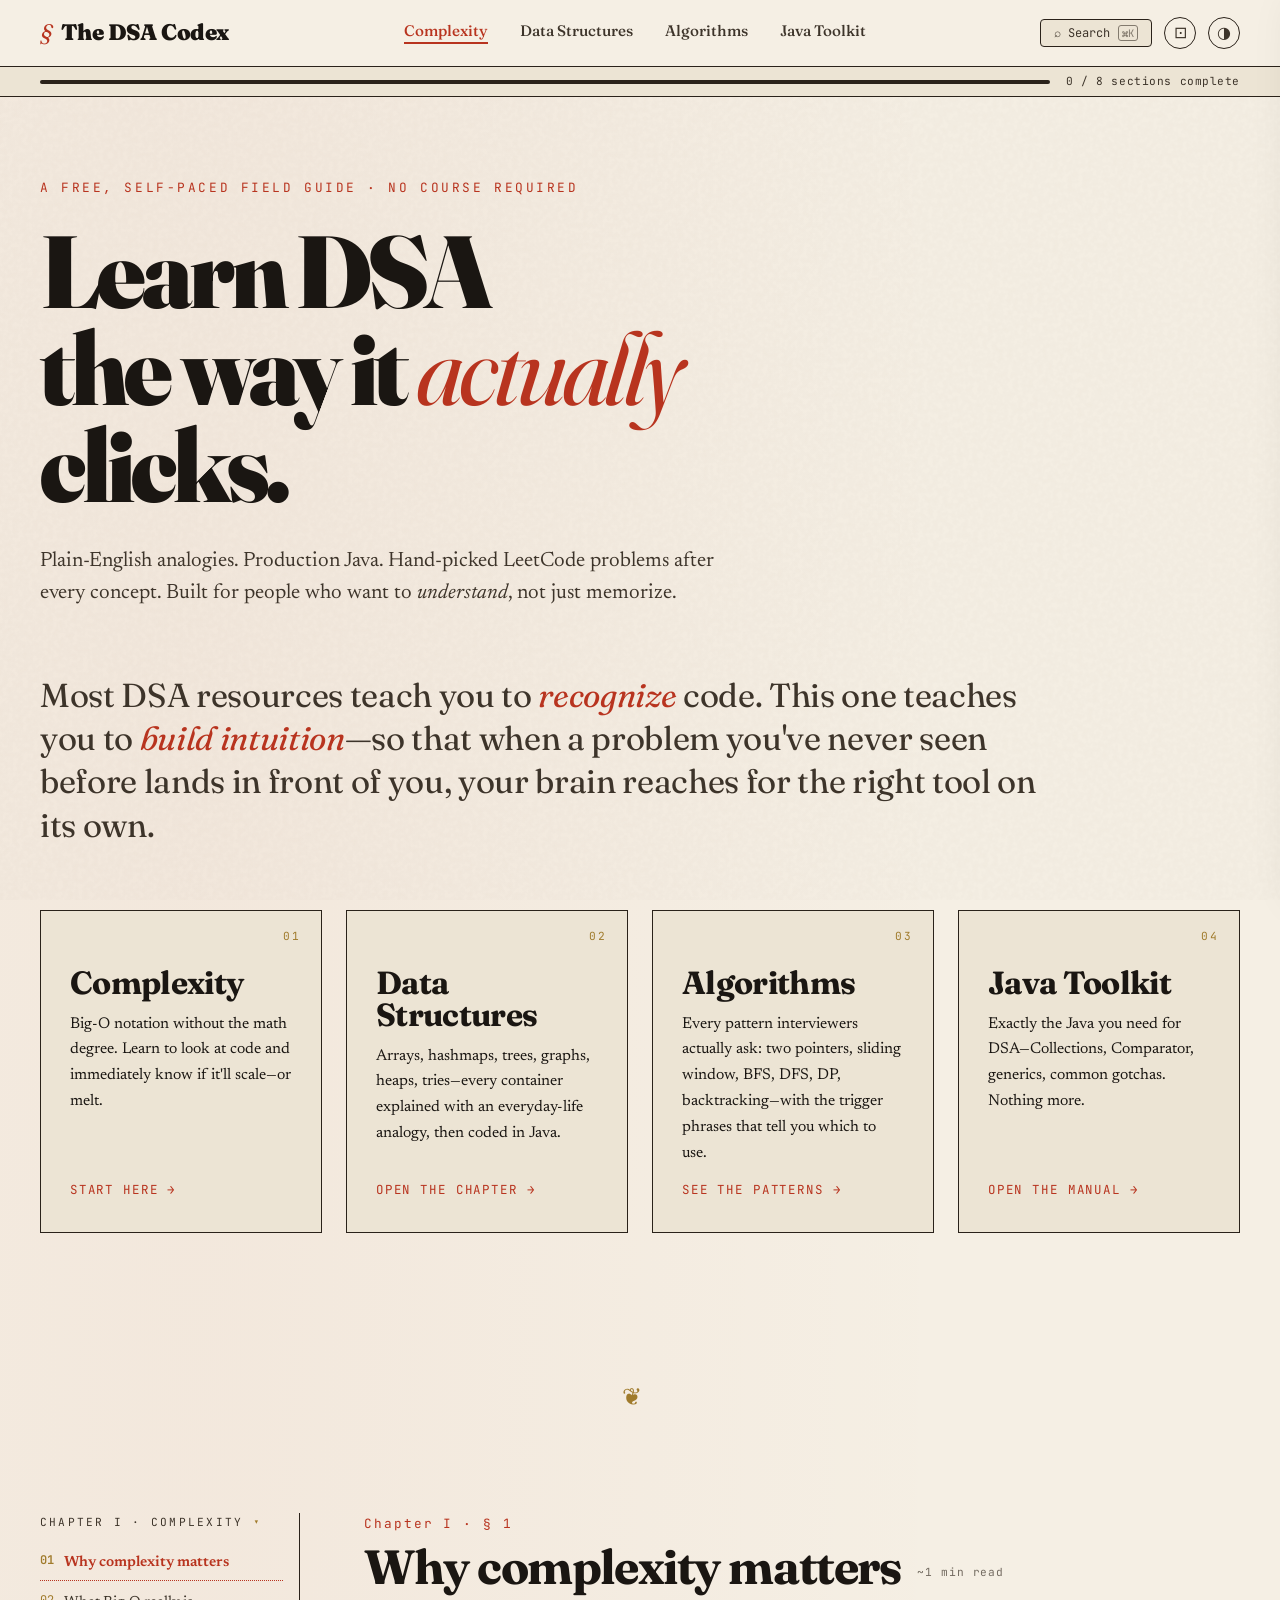
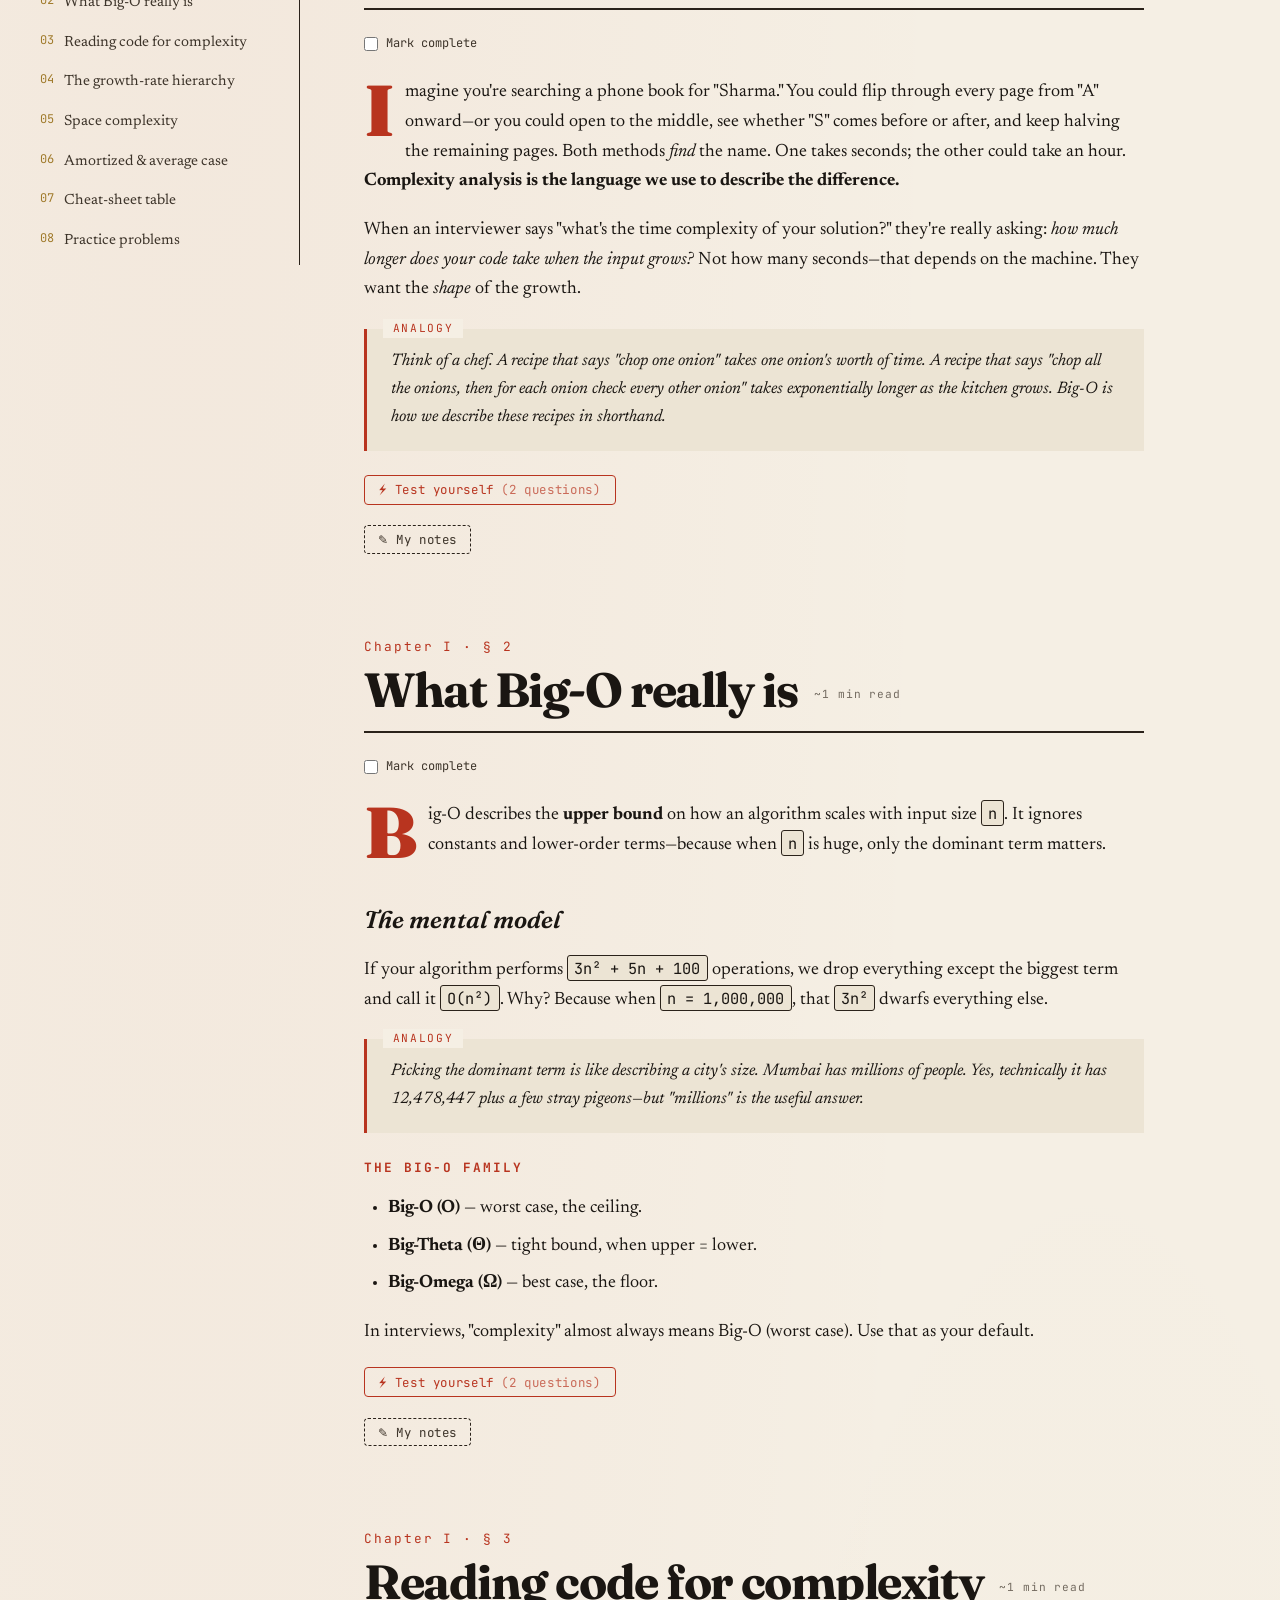
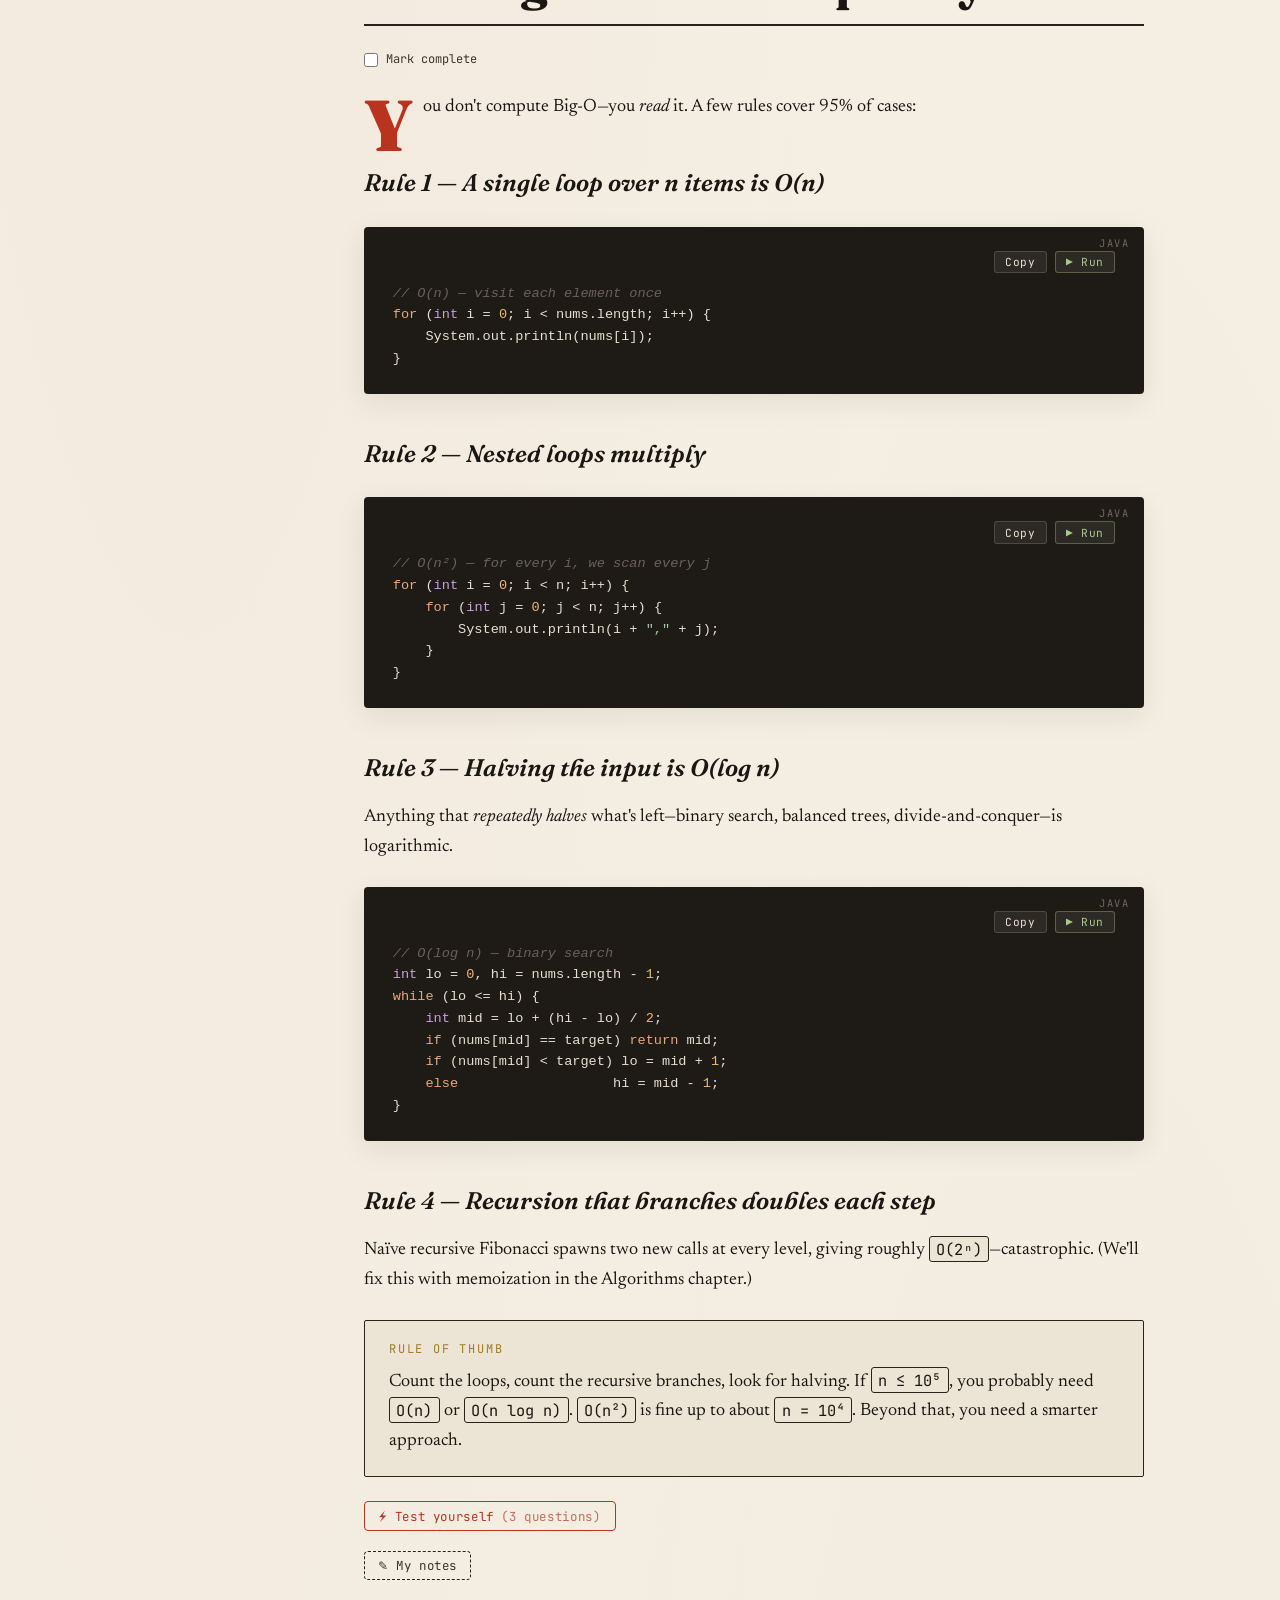
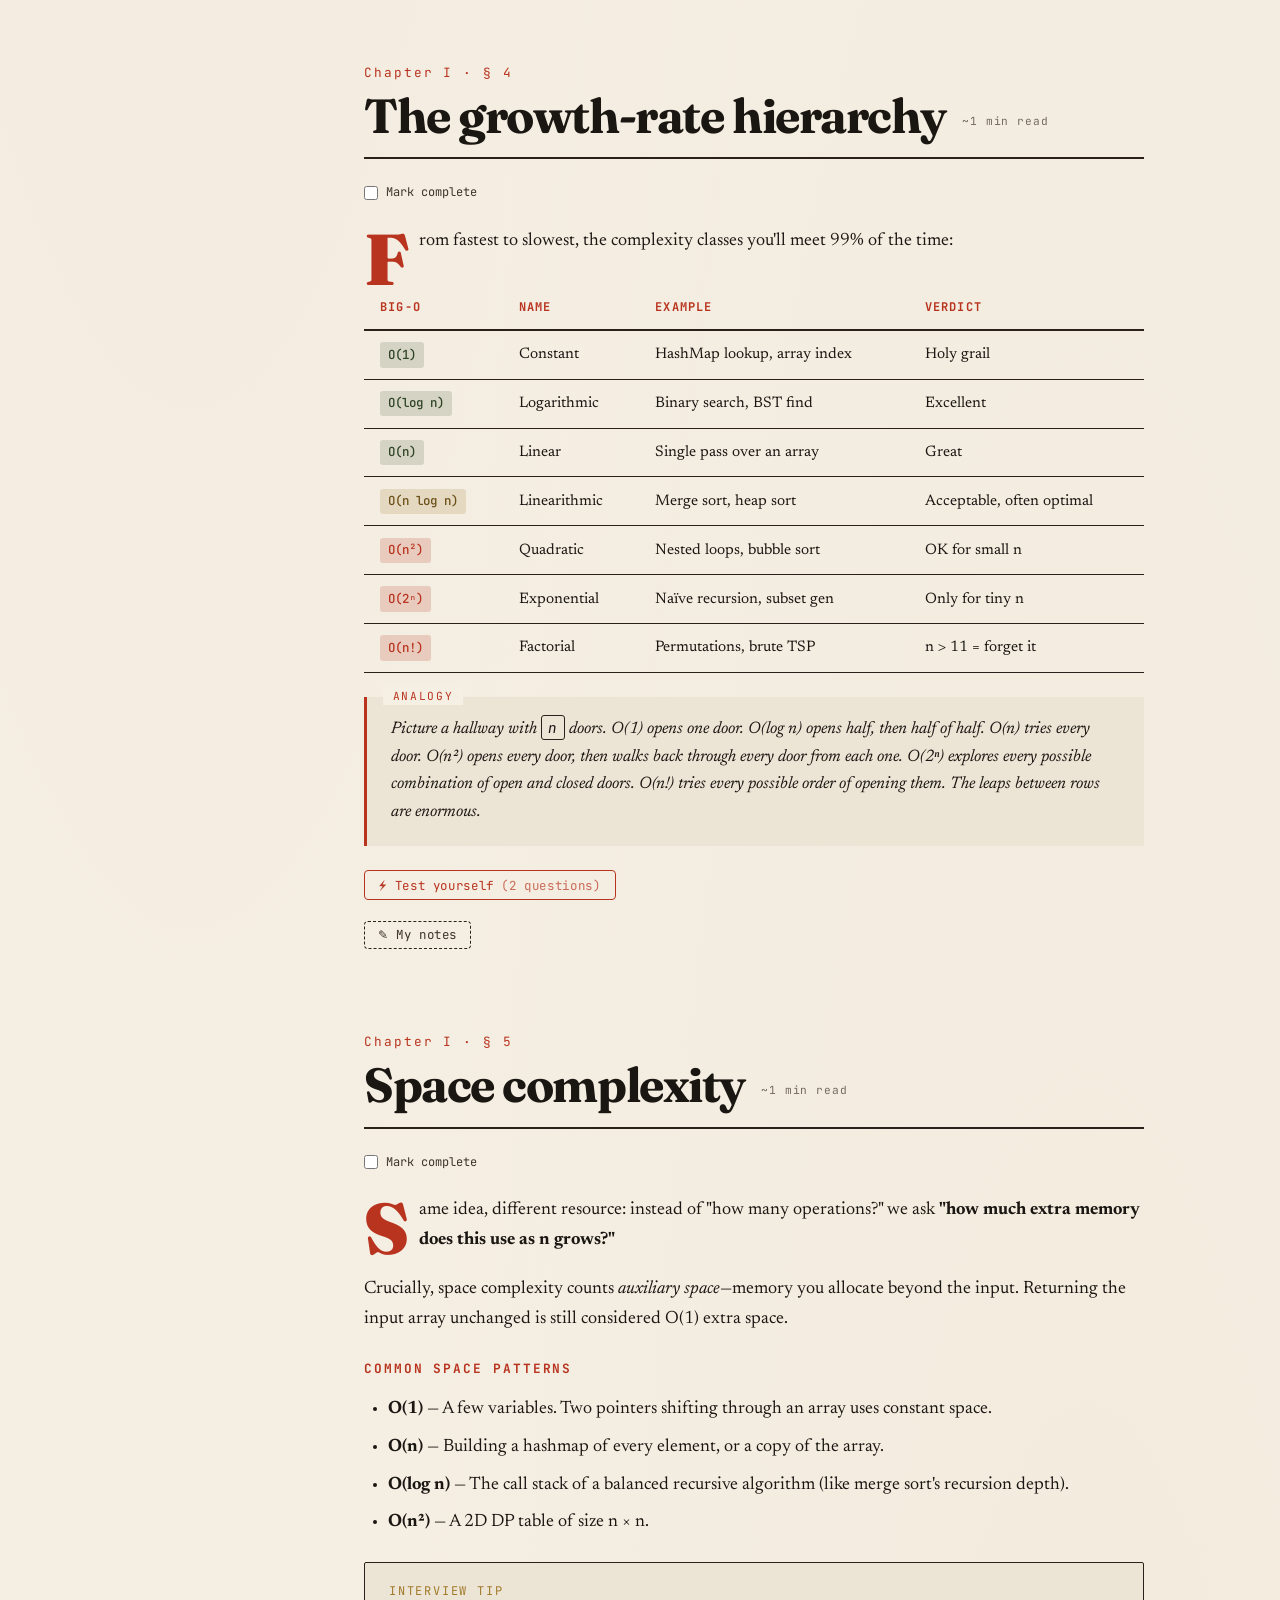
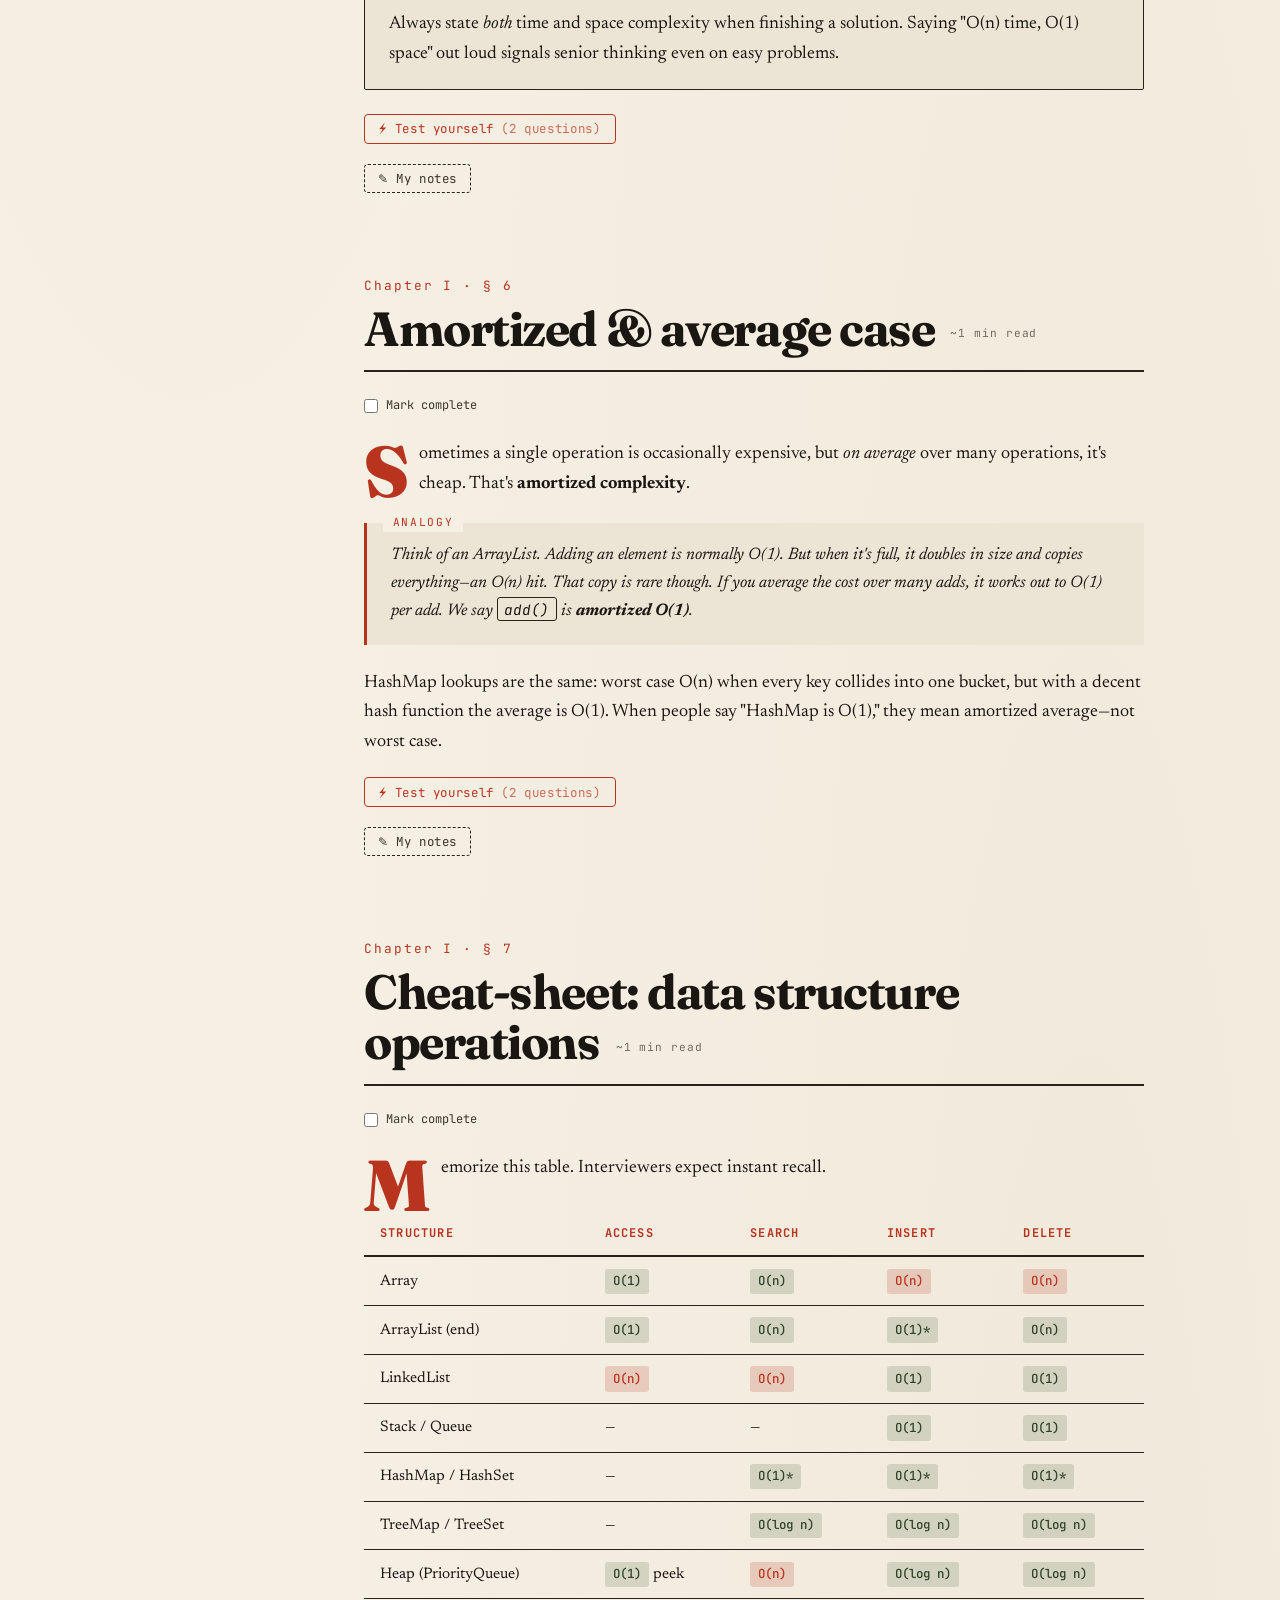
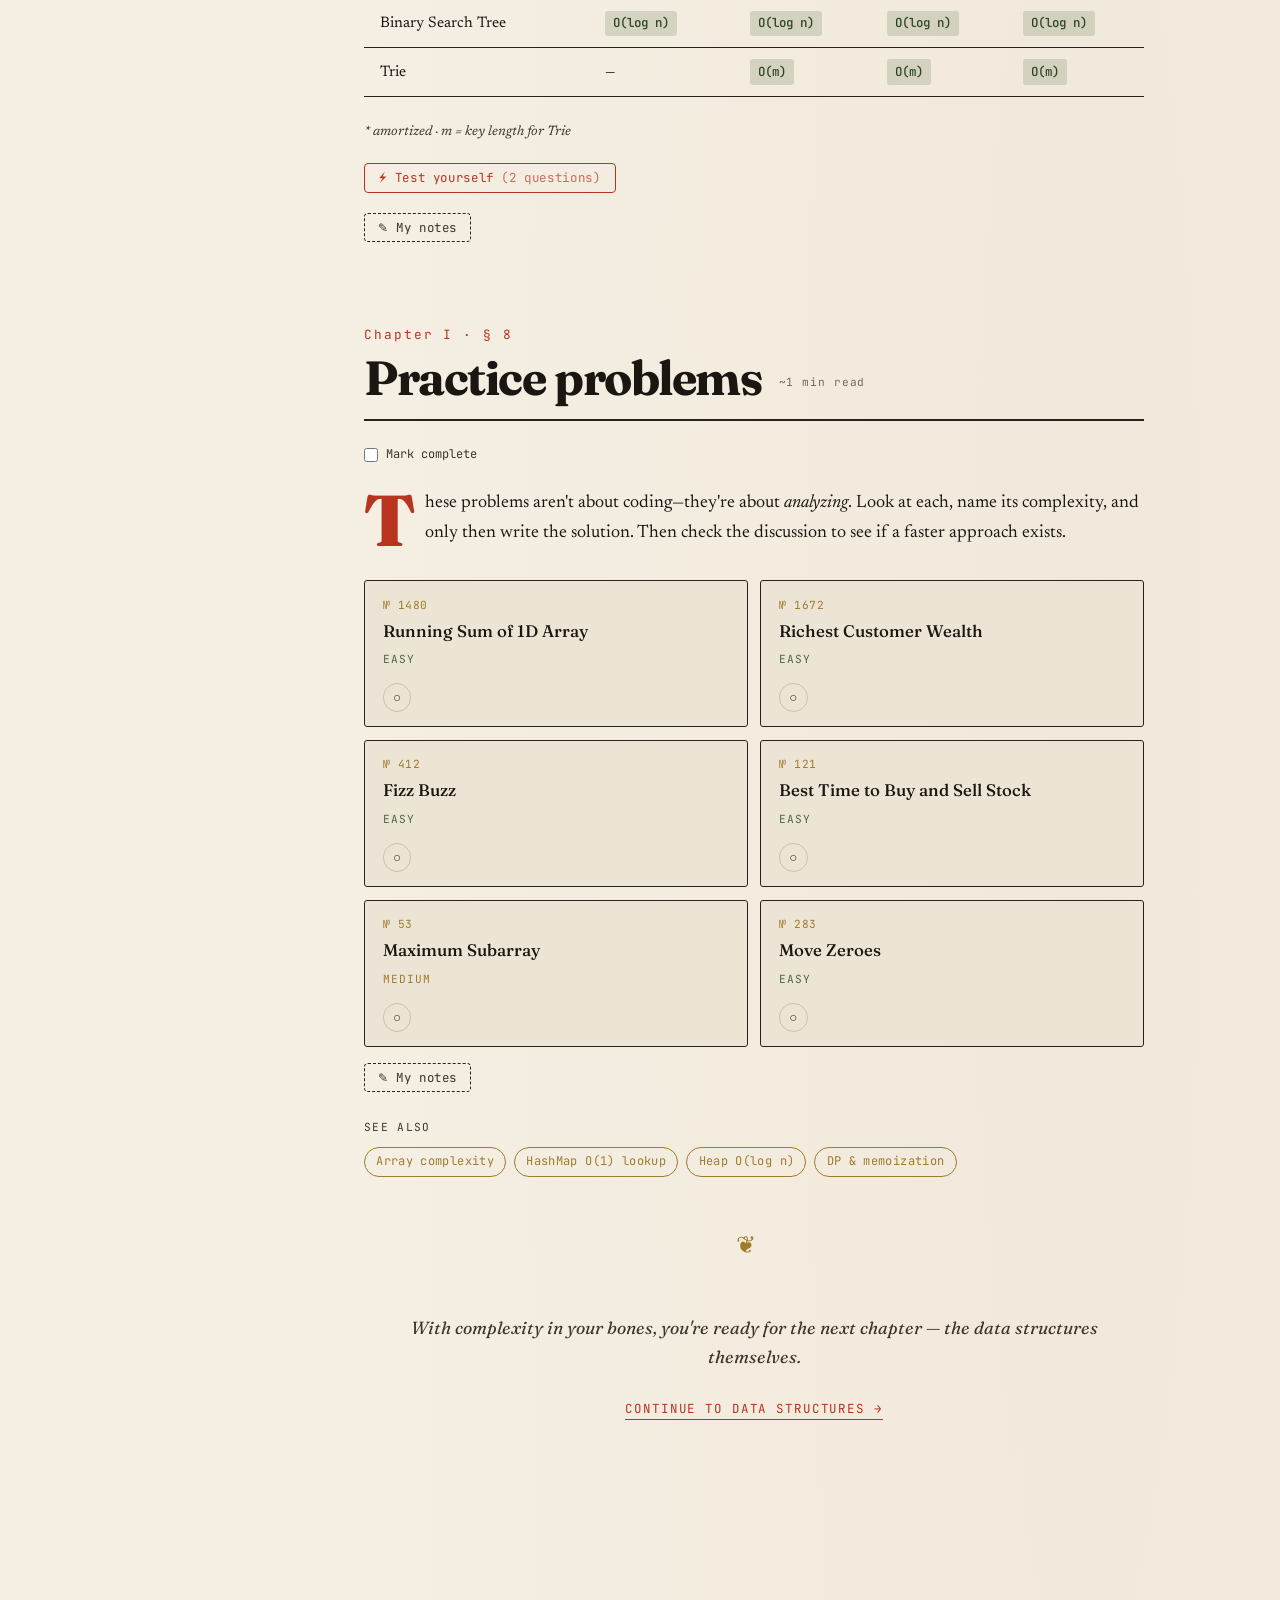
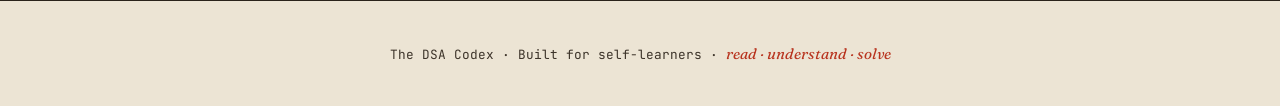
==== commit 9167f893: "Add learning enhancements: dark mode, progress tracking, search, quiz, visualizer, notes, focus mode" ====
--- a/index.html
+++ b/index.html
@@ -5,6 +5,9 @@
 <meta name="viewport" content="width=device-width, initial-scale=1.0" />
 <title>The DSA Codex — Learn Data Structures & Algorithms in Java</title>
 <link rel="stylesheet" href="styles.css" />
+<script>
+  (function(){var t=localStorage.getItem('codex-theme')||'light';document.documentElement.setAttribute('data-theme',t);})();
+</script>
 </head>
 <body>
 
@@ -16,7 +19,25 @@
     <li><a href="algorithms.html">Algorithms</a></li>
     <li><a href="java.html">Java Toolkit</a></li>
   </ul>
+  <div class="nav-right">
+    <button id="search-btn" title="Search (Ctrl+K / ⌘K)">⌕ Search <span class="kbd">⌘K</span></button>
+    <button id="focus-btn" title="Distraction-free reading">⊡</button>
+    <button id="theme-toggle" title="Toggle dark mode">◑</button>
+  </div>
 </nav>
+
+<div class="progress-strip">
+  <div class="progress-bar-track"><div id="progress-bar-fill"></div></div>
+  <span id="progress-label">0 / 8 sections complete</span>
+</div>
+
+<!-- Search overlay -->
+<div id="search-overlay">
+  <div class="search-box">
+    <input id="search-input" type="text" placeholder="Search all chapters…" autocomplete="off" spellcheck="false" />
+    <div id="search-results"><p class="search-hint">Type to search across all chapters…</p></div>
+  </div>
+</div>
 
 <header class="hero">
   <div class="hero-eyebrow">A free, self-paced field guide · No course required</div>
@@ -282,6 +303,14 @@
     </div>
   </div>
 
+  <div class="cross-links">
+    <span class="cross-links-label">See also</span>
+    <a class="cross-chip" href="data-structures.html#array">Array complexity</a>
+    <a class="cross-chip" href="data-structures.html#hashmap">HashMap O(1) lookup</a>
+    <a class="cross-chip" href="data-structures.html#heap">Heap O(log n)</a>
+    <a class="cross-chip" href="algorithms.html#dp">DP & memoization</a>
+  </div>
+
   <div class="ornament">❦</div>
 
   <p style="font-size:1.1rem;font-family:'Fraunces',serif;font-style:italic;color:var(--ink-soft);text-align:center;margin-top:2rem;">
--- a/styles.css
+++ b/styles.css
@@ -57,9 +57,10 @@
   border-bottom: 1px solid var(--rule);
   padding: 0.9rem 2.5rem;
   display: flex;
-  align-items: baseline;
+  align-items: center;
   justify-content: space-between;
   backdrop-filter: blur(8px);
+  gap: 1rem;
 }
 
 .brand {
@@ -618,3 +619,845 @@
 ::-webkit-scrollbar { width: 8px; height: 8px; }
 ::-webkit-scrollbar-track { background: var(--paper); }
 ::-webkit-scrollbar-thumb { background: var(--rule); border-radius: 4px; }
+
+/* =====================================================
+   ENHANCEMENT ADDITIONS
+   dark mode · progress · search · problem status
+   code toolbar · collapsible TOC · cross-links
+   ===================================================== */
+
+/* ── DARK MODE VARIABLES ── */
+[data-theme="dark"] {
+  --paper:      #181512;
+  --paper-deep: #201c18;
+  --ink:        #e8dfd0;
+  --ink-soft:   #b0a090;
+  --rule:       #38302a;
+  --accent:     #e05a3a;
+  --accent-soft:#f08060;
+  --gold:       #c8a050;
+  --leaf:       #6a9760;
+  --shadow:     rgba(0, 0, 0, 0.4);
+  --code-bg:    #0f0d0b;
+  --code-text:  #e8dfd0;
+}
+
+[data-theme="dark"] body {
+  background-image:
+    radial-gradient(at 15% 10%, rgba(224, 90, 58, 0.06) 0px, transparent 50%),
+    radial-gradient(at 85% 90%, rgba(200, 160, 80, 0.06) 0px, transparent 50%);
+}
+
+[data-theme="dark"] .bigO.good { background: rgba(106,151,96,0.22); color: #8fc880; }
+[data-theme="dark"] .bigO.ok   { background: rgba(200,160,80,0.20); color: #d4a84a; }
+[data-theme="dark"] .bigO.bad  { background: rgba(224,90,58,0.20);  color: #f07050; }
+
+/* ── THEME TOGGLE BUTTON ── */
+#theme-toggle {
+  background: none;
+  border: 1px solid var(--rule);
+  color: var(--ink-soft);
+  font-size: 1rem;
+  width: 2rem;
+  height: 2rem;
+  border-radius: 50%;
+  cursor: pointer;
+  display: flex;
+  align-items: center;
+  justify-content: center;
+  transition: color 0.2s, border-color 0.2s;
+  flex-shrink: 0;
+}
+#theme-toggle:hover { color: var(--accent); border-color: var(--accent); }
+
+/* ── SEARCH BUTTON ── */
+#search-btn {
+  background: var(--paper-deep);
+  border: 1px solid var(--rule);
+  color: var(--ink-soft);
+  font-family: 'JetBrains Mono', monospace;
+  font-size: 0.75rem;
+  padding: 0.3rem 0.8rem;
+  border-radius: 4px;
+  cursor: pointer;
+  display: flex;
+  align-items: center;
+  gap: 0.5rem;
+  transition: color 0.2s, border-color 0.2s;
+  white-space: nowrap;
+}
+#search-btn:hover { color: var(--accent); border-color: var(--accent); }
+#search-btn .kbd {
+  font-size: 0.65rem;
+  opacity: 0.6;
+  border: 1px solid currentColor;
+  border-radius: 3px;
+  padding: 0 3px;
+  letter-spacing: 0;
+}
+
+/* ── NAV EXTRAS (right cluster) ── */
+.nav-right {
+  display: flex;
+  align-items: center;
+  gap: 0.75rem;
+}
+
+/* ── PROGRESS BAR ── */
+.progress-strip {
+  position: sticky;
+  top: var(--nav-h, 57px);   /* set dynamically by JS */
+  z-index: 99;
+  background: var(--paper-deep);
+  border-bottom: 1px solid var(--rule);
+  padding: 0.35rem 2.5rem;
+  display: flex;
+  align-items: center;
+  gap: 1rem;
+}
+.progress-bar-track {
+  flex: 1;
+  height: 4px;
+  background: var(--rule);
+  border-radius: 2px;
+  overflow: hidden;
+}
+#progress-bar-fill {
+  height: 100%;
+  width: 0;
+  background: var(--accent);
+  border-radius: 2px;
+  transition: width 0.4s ease;
+}
+#progress-label {
+  font-family: 'JetBrains Mono', monospace;
+  font-size: 0.7rem;
+  color: var(--ink-soft);
+  white-space: nowrap;
+  letter-spacing: 0.05em;
+}
+@media (max-width: 900px) {
+  .progress-strip { padding: 0.35rem 1.2rem; top: auto; position: relative; }
+}
+
+/* ── SECTION DONE CHECKBOX ── */
+.section-done-label {
+  display: flex;           /* block-level → own line */
+  width: fit-content;
+  align-items: center;
+  gap: 0.5rem;
+  font-family: 'JetBrains Mono', monospace;
+  font-size: 0.75rem;
+  color: var(--ink-soft);
+  cursor: pointer;
+  margin: 1rem 0 1.5rem;  /* clear gap above viz-trigger */
+  user-select: none;
+}
+.section-done-label input[type="checkbox"] {
+  accent-color: var(--accent);
+  width: 14px;
+  height: 14px;
+  cursor: pointer;
+}
+.section-done-label:hover { color: var(--accent); }
+
+/* TOC done indicator */
+.toc ol li.toc-done a {
+  color: var(--leaf);
+  text-decoration: line-through;
+  opacity: 0.75;
+}
+.toc ol li.toc-done a::after {
+  content: ' ✓';
+  font-size: 0.7rem;
+  color: var(--leaf);
+}
+
+/* active-toc highlight */
+.toc ol li a.active-toc {
+  color: var(--accent);
+  font-weight: 600;
+  border-bottom-color: var(--accent);
+}
+
+/* ── COLLAPSIBLE TOC ── */
+.toc-arrow { color: var(--gold); font-style: normal; }
+aside.toc.toc-collapsed ol { display: none; }
+aside.toc.toc-collapsed { max-height: none; }
+
+/* ── CODE TOOLBAR ── */
+.code-toolbar {
+  display: flex;
+  justify-content: flex-end;
+  gap: 0.5rem;
+  margin-bottom: 0.6rem;
+}
+.code-btn {
+  background: rgba(255,255,255,0.07);
+  border: 1px solid rgba(255,255,255,0.15);
+  color: var(--code-text);
+  font-family: 'JetBrains Mono', monospace;
+  font-size: 0.7rem;
+  padding: 0.2rem 0.65rem;
+  border-radius: 3px;
+  cursor: pointer;
+  transition: background 0.15s;
+  letter-spacing: 0.05em;
+}
+.code-btn:hover { background: rgba(255,255,255,0.14); }
+.code-btn-run { color: #a8c88a; border-color: rgba(168,200,138,0.35); }
+.code-btn-run:hover { background: rgba(168,200,138,0.12); }
+
+/* ── PROBLEM STATUS ── */
+.pc-status-wrap {
+  margin-top: auto;
+  padding-top: 0.5rem;
+}
+.pc-status-btn {
+  background: none;
+  border: 1px solid rgba(0,0,0,0.15);
+  border-radius: 50%;
+  width: 1.8rem;
+  height: 1.8rem;
+  cursor: pointer;
+  font-size: 0.85rem;
+  display: flex;
+  align-items: center;
+  justify-content: center;
+  transition: background 0.15s, border-color 0.15s;
+}
+.pc-status-btn:hover { background: rgba(0,0,0,0.06); }
+.problem-card:hover .pc-status-btn { border-color: rgba(255,255,255,0.3); }
+.problem-card:hover .pc-status-btn:hover { background: rgba(255,255,255,0.1); }
+
+.psi-none     { color: var(--ink-soft); }
+.psi-attempted{ color: var(--gold); }
+.psi-solved   { color: var(--leaf); font-weight: 700; }
+
+.problem-card.status-solved {
+  border-left: 3px solid var(--leaf);
+}
+.problem-card.status-attempted {
+  border-left: 3px solid var(--gold);
+}
+
+/* ── SEARCH OVERLAY ── */
+#search-overlay {
+  display: none;
+  position: fixed;
+  inset: 0;
+  z-index: 999;
+  background: rgba(26, 22, 18, 0.7);
+  backdrop-filter: blur(4px);
+  align-items: flex-start;
+  justify-content: center;
+  padding-top: 12vh;
+}
+#search-overlay.open { display: flex; }
+
+.search-box {
+  background: var(--paper);
+  border: 1px solid var(--rule);
+  border-radius: 6px;
+  width: min(620px, 90vw);
+  box-shadow: 0 24px 80px rgba(0,0,0,0.3);
+  overflow: hidden;
+}
+
+#search-input {
+  width: 100%;
+  background: transparent;
+  border: none;
+  outline: none;
+  font-family: 'Newsreader', Georgia, serif;
+  font-size: 1.15rem;
+  color: var(--ink);
+  padding: 1rem 1.4rem;
+  border-bottom: 1px solid var(--rule);
+}
+#search-input::placeholder { color: var(--ink-soft); opacity: 0.6; }
+
+#search-results {
+  max-height: 360px;
+  overflow-y: auto;
+  padding: 0.5rem 0;
+}
+
+.search-hint {
+  font-family: 'JetBrains Mono', monospace;
+  font-size: 0.8rem;
+  color: var(--ink-soft);
+  padding: 0.8rem 1.4rem;
+  opacity: 0.7;
+}
+
+.sri {
+  display: flex;
+  align-items: baseline;
+  gap: 0.8rem;
+  padding: 0.65rem 1.4rem;
+  text-decoration: none;
+  color: var(--ink);
+  transition: background 0.12s;
+  border-left: 3px solid transparent;
+}
+.sri:hover, .sri:focus {
+  background: var(--paper-deep);
+  border-left-color: var(--accent);
+  outline: none;
+}
+.sri-chap {
+  font-family: 'JetBrains Mono', monospace;
+  font-size: 0.7rem;
+  letter-spacing: 0.1em;
+  color: var(--accent);
+  text-transform: uppercase;
+  white-space: nowrap;
+  flex-shrink: 0;
+  min-width: 110px;
+}
+.sri-title {
+  font-family: 'Fraunces', serif;
+  font-size: 1rem;
+  font-weight: 500;
+}
+
+/* ── CROSS-LINK CHIPS ── */
+.cross-links {
+  display: flex;
+  flex-wrap: wrap;
+  gap: 0.5rem;
+  margin: 1.5rem 0 0.5rem;
+}
+.cross-links-label {
+  font-family: 'JetBrains Mono', monospace;
+  font-size: 0.7rem;
+  letter-spacing: 0.12em;
+  text-transform: uppercase;
+  color: var(--ink-soft);
+  width: 100%;
+  margin-bottom: 0.2rem;
+}
+.cross-chip {
+  display: inline-flex;
+  align-items: center;
+  gap: 0.3rem;
+  font-family: 'JetBrains Mono', monospace;
+  font-size: 0.75rem;
+  padding: 0.25rem 0.7rem;
+  border: 1px solid var(--gold);
+  color: var(--gold);
+  border-radius: 20px;
+  text-decoration: none;
+  transition: background 0.15s, color 0.15s;
+  letter-spacing: 0.03em;
+}
+.cross-chip:hover {
+  background: var(--gold);
+  color: var(--paper);
+}
+
+/* =====================================================
+   ROUND 2 ENHANCEMENTS
+   reading time · notes · focus mode · quiz · visualizer
+   ===================================================== */
+
+/* ── READING TIME BADGE ── */
+.read-time {
+  font-family: 'JetBrains Mono', monospace;
+  font-size: 0.7rem;
+  letter-spacing: 0.08em;
+  color: var(--ink-soft);
+  opacity: 0.7;
+  margin-left: 1rem;
+  font-weight: 400;
+  font-style: normal;
+  vertical-align: middle;
+}
+
+/* ── FOCUS MODE ── */
+#focus-btn {
+  background: none;
+  border: 1px solid var(--rule);
+  color: var(--ink-soft);
+  font-size: 1rem;
+  width: 2rem;
+  height: 2rem;
+  border-radius: 50%;
+  cursor: pointer;
+  display: flex;
+  align-items: center;
+  justify-content: center;
+  transition: color 0.2s, border-color 0.2s;
+  flex-shrink: 0;
+}
+#focus-btn:hover { color: var(--accent); border-color: var(--accent); }
+
+body.focus-mode nav.topbar,
+body.focus-mode .progress-strip,
+body.focus-mode aside.toc,
+body.focus-mode footer { display: none !important; }
+
+body.focus-mode .layout {
+  grid-template-columns: 1fr;
+  max-width: 760px;
+  margin: 0 auto;
+  padding-top: 2rem;
+}
+
+/* Floating exit button — appended to <body> directly so it
+   stays visible even when the nav is display:none */
+#focus-exit-float {
+  position: fixed;
+  top: 1rem;
+  right: 1rem;
+  z-index: 9999;
+  width: 2.2rem;
+  height: 2.2rem;
+  border-radius: 50%;
+  border: 1px solid var(--rule);
+  background: var(--paper);
+  color: var(--ink-soft);
+  font-size: 1rem;
+  cursor: pointer;
+  align-items: center;
+  justify-content: center;
+  box-shadow: 0 2px 16px var(--shadow);
+  transition: color 0.15s, border-color 0.15s;
+}
+#focus-exit-float:hover { color: var(--accent); border-color: var(--accent); }
+
+/* ── PERSONAL NOTES ── */
+.note-wrap { margin: 1rem 0; }
+
+.note-toggle {
+  background: none;
+  border: 1px dashed var(--rule);
+  color: var(--ink-soft);
+  font-family: 'JetBrains Mono', monospace;
+  font-size: 0.78rem;
+  padding: 0.3rem 0.8rem;
+  border-radius: 4px;
+  cursor: pointer;
+  transition: color 0.2s, border-color 0.2s;
+  letter-spacing: 0.05em;
+}
+.note-toggle:hover { color: var(--accent); border-color: var(--accent); }
+
+.note-area {
+  display: none;
+  margin-top: 0.6rem;
+  position: relative;
+}
+.note-wrap.note-open .note-area { display: block; }
+
+.note-ta {
+  width: 100%;
+  background: var(--paper-deep);
+  border: 1px solid var(--rule);
+  border-radius: 4px;
+  color: var(--ink);
+  font-family: 'Newsreader', Georgia, serif;
+  font-size: 0.95rem;
+  line-height: 1.5;
+  padding: 0.75rem 1rem;
+  resize: vertical;
+  transition: border-color 0.2s;
+  box-sizing: border-box;
+}
+.note-ta:focus { outline: none; border-color: var(--accent); }
+.note-ta::placeholder { color: var(--ink-soft); opacity: 0.5; }
+
+.note-saved {
+  font-family: 'JetBrains Mono', monospace;
+  font-size: 0.68rem;
+  color: var(--leaf);
+  position: absolute;
+  bottom: 0.4rem;
+  right: 0.6rem;
+  pointer-events: none;
+}
+
+/* ── QUIZ ── */
+.quiz-wrap { margin: 1.2rem 0; }
+
+.quiz-toggle {
+  background: none;
+  border: 1px solid var(--accent);
+  color: var(--accent);
+  font-family: 'JetBrains Mono', monospace;
+  font-size: 0.78rem;
+  padding: 0.35rem 0.9rem;
+  border-radius: 4px;
+  cursor: pointer;
+  transition: background 0.2s, color 0.2s;
+  letter-spacing: 0.05em;
+}
+.quiz-toggle:hover { background: var(--accent); color: var(--paper); }
+.quiz-count { opacity: 0.7; }
+
+.quiz-body {
+  display: none;
+  margin-top: 0.8rem;
+  background: var(--paper-deep);
+  border: 1px solid var(--rule);
+  border-radius: 4px;
+  padding: 1.2rem 1.4rem;
+}
+.quiz-wrap.quiz-open .quiz-body { display: block; }
+
+.quiz-q {
+  margin-bottom: 1.2rem;
+  padding-bottom: 1rem;
+  border-bottom: 1px dotted var(--rule);
+}
+.quiz-q:last-of-type { border-bottom: none; }
+
+.quiz-qtext {
+  font-size: 0.95rem;
+  margin-bottom: 0.6rem;
+  font-weight: 500;
+}
+.quiz-num {
+  font-family: 'JetBrains Mono', monospace;
+  font-size: 0.72rem;
+  color: var(--accent);
+  margin-right: 0.4rem;
+}
+
+.quiz-opts { display: flex; flex-direction: column; gap: 0.35rem; }
+
+.quiz-opt {
+  text-align: left;
+  background: var(--paper);
+  border: 1px solid var(--rule);
+  border-radius: 3px;
+  padding: 0.4rem 0.8rem;
+  font-family: 'Newsreader', Georgia, serif;
+  font-size: 0.9rem;
+  color: var(--ink);
+  cursor: pointer;
+  transition: background 0.15s, border-color 0.15s;
+}
+.quiz-opt:hover { border-color: var(--accent); background: var(--paper-deep); }
+.quiz-opt.correct { background: rgba(74,103,65,0.2); border-color: var(--leaf); color: var(--leaf); font-weight: 600; }
+.quiz-opt.wrong   { background: rgba(184,52,31,0.12); border-color: var(--accent); color: var(--accent); }
+.quiz-q.answered .quiz-opt { cursor: default; }
+.quiz-q.answered .quiz-opt:not(.correct):not(.wrong) { opacity: 0.5; }
+
+.quiz-feedback {
+  font-family: 'JetBrains Mono', monospace;
+  font-size: 0.8rem;
+  padding: 0.5rem 0;
+  color: var(--ink-soft);
+  display: none;
+}
+.quiz-feedback.quiz-fb-show { display: block; }
+
+.quiz-reset {
+  background: none;
+  border: none;
+  color: var(--ink-soft);
+  font-family: 'JetBrains Mono', monospace;
+  font-size: 0.72rem;
+  cursor: pointer;
+  padding: 0.3rem 0;
+  text-decoration: underline;
+  letter-spacing: 0.05em;
+}
+.quiz-reset:hover { color: var(--accent); }
+
+/* ── VISUALIZER TRIGGER BUTTON ── */
+.viz-trigger {
+  display: flex;           /* block-level → own line */
+  width: fit-content;
+  align-items: center;
+  gap: 0.4rem;
+  background: none;
+  border: 1px solid var(--gold);
+  color: var(--gold);
+  font-family: 'JetBrains Mono', monospace;
+  font-size: 0.75rem;
+  padding: 0.28rem 0.75rem;
+  border-radius: 20px;
+  cursor: pointer;
+  transition: background 0.15s, color 0.15s;
+  letter-spacing: 0.04em;
+  margin: 0.75rem 0 0;     /* space above, zero below */
+}
+.viz-trigger:hover { background: var(--gold); color: var(--paper); }
+
+/* ── VISUALIZER PANEL ── */
+#viz-panel {
+  position: fixed;
+  top: 0;
+  right: -440px;
+  width: 420px;
+  height: 100vh;
+  background: var(--paper);
+  border-left: 1px solid var(--rule);
+  z-index: 500;
+  display: flex;
+  flex-direction: column;
+  transition: right 0.35s cubic-bezier(0.4,0,0.2,1);
+  box-shadow: -8px 0 40px var(--shadow);
+  overflow: hidden;
+}
+#viz-panel.viz-open { right: 0; }
+
+#viz-header {
+  display: flex;
+  align-items: center;
+  justify-content: space-between;
+  padding: 0.9rem 1.2rem;
+  border-bottom: 1px solid var(--rule);
+  background: var(--paper-deep);
+  flex-shrink: 0;
+}
+#viz-title {
+  font-family: 'Fraunces', serif;
+  font-weight: 600;
+  font-size: 1.05rem;
+  color: var(--ink);
+}
+#viz-close {
+  background: none;
+  border: 1px solid var(--rule);
+  color: var(--ink-soft);
+  border-radius: 50%;
+  width: 1.8rem;
+  height: 1.8rem;
+  cursor: pointer;
+  font-size: 0.8rem;
+  display: flex;
+  align-items: center;
+  justify-content: center;
+  transition: color 0.15s, border-color 0.15s;
+}
+#viz-close:hover { color: var(--accent); border-color: var(--accent); }
+
+.viz-ext-btn {
+  font-family: 'JetBrains Mono', monospace;
+  font-size: 0.68rem;
+  color: var(--gold);
+  text-decoration: none;
+  border: 1px solid var(--gold);
+  border-radius: 12px;
+  padding: 0.2rem 0.6rem;
+  letter-spacing: 0.04em;
+  transition: background 0.15s;
+}
+.viz-ext-btn:hover { background: var(--gold); color: var(--paper); }
+
+#viz-body {
+  flex: 1;
+  overflow-y: auto;
+  padding: 1.2rem;
+}
+
+.viz-desc {
+  font-size: 0.88rem;
+  color: var(--ink-soft);
+  margin-bottom: 1rem;
+  line-height: 1.5;
+}
+
+.viz-placeholder {
+  font-size: 0.9rem;
+  color: var(--ink-soft);
+  text-align: center;
+  padding: 2rem 1rem;
+  font-style: italic;
+}
+
+/* viz shared controls */
+.viz-controls {
+  display: flex;
+  gap: 0.5rem;
+  align-items: center;
+  margin: 0.9rem 0 0.5rem;
+  flex-wrap: wrap;
+}
+.viz-btn {
+  background: var(--accent);
+  border: none;
+  color: #fff;
+  font-family: 'JetBrains Mono', monospace;
+  font-size: 0.75rem;
+  padding: 0.35rem 0.8rem;
+  border-radius: 4px;
+  cursor: pointer;
+  transition: opacity 0.15s;
+  letter-spacing: 0.04em;
+}
+.viz-btn:hover { opacity: 0.85; }
+.viz-btn:disabled { opacity: 0.4; cursor: default; }
+.viz-btn-sec { background: var(--paper-deep); color: var(--ink); border: 1px solid var(--rule); }
+.viz-btn-sec:hover { border-color: var(--accent); color: var(--accent); opacity: 1; }
+
+.viz-input {
+  background: var(--paper-deep);
+  border: 1px solid var(--rule);
+  color: var(--ink);
+  font-family: 'JetBrains Mono', monospace;
+  font-size: 0.8rem;
+  padding: 0.3rem 0.6rem;
+  border-radius: 4px;
+  width: 100px;
+}
+.viz-input:focus { outline: none; border-color: var(--accent); }
+
+.viz-status {
+  font-family: 'JetBrains Mono', monospace;
+  font-size: 0.75rem;
+  color: var(--ink-soft);
+  min-height: 1.4em;
+  margin-top: 0.4rem;
+  line-height: 1.4;
+}
+
+.viz-empty {
+  color: var(--ink-soft);
+  font-style: italic;
+  font-size: 0.85rem;
+}
+
+/* Array / cells */
+.viz-array-row {
+  display: flex;
+  gap: 4px;
+  flex-wrap: wrap;
+  margin-bottom: 0.4rem;
+}
+.viz-cell {
+  display: flex;
+  flex-direction: column;
+  align-items: center;
+  width: 36px;
+  border: 1px solid var(--rule);
+  border-radius: 3px;
+  background: var(--paper-deep);
+  transition: background 0.2s, border-color 0.2s;
+}
+.viz-val { font-family: 'JetBrains Mono', monospace; font-size: 0.85rem; padding: 0.3rem 0.1rem; font-weight: 600; }
+.viz-idx { font-family: 'JetBrains Mono', monospace; font-size: 0.6rem; color: var(--ink-soft); padding-bottom: 3px; }
+
+.viz-cell.viz-active   { background: rgba(184,52,31,0.18); border-color: var(--accent); }
+.viz-cell.viz-found    { background: rgba(74,103,65,0.25); border-color: var(--leaf); }
+.viz-cell.viz-excluded { opacity: 0.3; }
+.viz-cell.viz-lo       { background: rgba(160,123,44,0.2); border-color: var(--gold); }
+.viz-cell.viz-hi       { background: rgba(74,103,65,0.18); border-color: var(--leaf); }
+.viz-cell.viz-mid      { background: rgba(184,52,31,0.22); border-color: var(--accent); }
+.viz-cell.viz-window   { background: rgba(160,123,44,0.18); border-color: var(--gold); }
+.viz-cell.viz-front    { border-top: 3px solid var(--accent); }
+.viz-cell.viz-back     { border-top: 3px solid var(--leaf); }
+
+.viz-legend { display: flex; gap: 0.8rem; margin-bottom: 0.5rem; font-family: 'JetBrains Mono', monospace; font-size: 0.72rem; }
+.vl-lo  { color: var(--gold); } .vl-mid { color: var(--accent); } .vl-hi  { color: var(--leaf); }
+
+.viz-q-arr { line-height: 36px; color: var(--ink-soft); font-size: 0.8rem; }
+
+/* Queue */
+.viz-queue-row { display: flex; align-items: center; gap: 2px; flex-wrap: wrap; margin-bottom: 0.4rem; }
+
+/* Stack */
+.viz-stack-container { display: flex; flex-direction: column-reverse; align-items: flex-start; gap: 3px; margin-bottom: 0.5rem; }
+.viz-stack-inner { display: flex; flex-direction: column-reverse; gap: 3px; }
+.viz-stack-item {
+  background: var(--paper-deep);
+  border: 1px solid var(--rule);
+  border-radius: 3px;
+  font-family: 'JetBrains Mono', monospace;
+  font-size: 0.82rem;
+  padding: 0.3rem 1rem;
+  width: 180px;
+  transition: background 0.2s;
+}
+.viz-stack-item.viz-top { background: rgba(184,52,31,0.15); border-color: var(--accent); font-weight: 600; }
+.viz-stack-base { font-family: 'JetBrains Mono', monospace; font-size: 0.7rem; color: var(--ink-soft); padding: 0.2rem 0; border-top: 2px solid var(--rule); width: 182px; text-align: center; }
+
+/* Linked list */
+.viz-ll-row { display: flex; align-items: center; gap: 0; flex-wrap: wrap; margin-bottom: 0.5rem; }
+.viz-ll-node {
+  background: var(--paper-deep);
+  border: 1px solid var(--rule);
+  border-radius: 3px;
+  font-family: 'JetBrains Mono', monospace;
+  font-size: 0.82rem;
+  padding: 0.3rem 0.6rem;
+  transition: background 0.25s, border-color 0.25s;
+  min-width: 36px;
+  text-align: center;
+}
+.viz-ll-node.viz-active { background: rgba(184,52,31,0.18); border-color: var(--accent); }
+.viz-ll-val { font-weight: 600; }
+.viz-ll-arrow { font-size: 1rem; color: var(--gold); padding: 0 3px; line-height: 2; }
+.viz-ll-arrow.viz-traversed { color: var(--leaf); }
+
+/* Sorting bars */
+.viz-bars { display: flex; align-items: flex-end; height: 100px; gap: 4px; margin-bottom: 0.5rem; border-bottom: 1px solid var(--rule); }
+.viz-bar {
+  flex: 1;
+  background: var(--paper-deep);
+  border: 1px solid var(--rule);
+  border-bottom: none;
+  transition: height 0.15s, background 0.15s;
+  display: flex;
+  align-items: flex-start;
+  justify-content: center;
+  border-radius: 2px 2px 0 0;
+}
+.viz-bar span { font-family: 'JetBrains Mono', monospace; font-size: 0.65rem; color: var(--ink-soft); padding-top: 2px; }
+.viz-bar-active  { background: rgba(184,52,31,0.35); border-color: var(--accent); }
+.viz-bar-sorted  { background: rgba(74,103,65,0.3);  border-color: var(--leaf); }
+
+/* Grid (BFS/DFS) */
+.viz-grid {
+  display: grid;
+  grid-template-columns: repeat(var(--gc, 6), 1fr);
+  gap: 3px;
+  margin-bottom: 0.6rem;
+}
+.viz-gcell {
+  aspect-ratio: 1;
+  background: var(--paper-deep);
+  border: 1px solid var(--rule);
+  border-radius: 2px;
+  display: flex;
+  align-items: center;
+  justify-content: center;
+  font-family: 'JetBrains Mono', monospace;
+  font-size: 0.65rem;
+  transition: background 0.2s;
+}
+.viz-gcell.viz-wall     { background: var(--rule); color: var(--paper); }
+.viz-gcell.viz-start    { background: rgba(160,123,44,0.4); border-color: var(--gold); font-weight: 700; }
+.viz-gcell.viz-goal     { background: rgba(74,103,65,0.4);  border-color: var(--leaf); font-weight: 700; }
+.viz-gcell.viz-visited  { background: rgba(184,52,31,0.15); border-color: var(--accent); }
+.viz-gcell.viz-current  { background: var(--accent); color: #fff; }
+.viz-gcell.viz-queued   { background: rgba(184,52,31,0.07); border-color: rgba(184,52,31,0.3); }
+
+/* Heap / Tree */
+.viz-heap-tree { margin-bottom: 0.6rem; }
+.viz-heap-level { display: flex; justify-content: center; gap: 6px; margin-bottom: 4px; }
+.viz-heap-node {
+  background: var(--paper-deep);
+  border: 1px solid var(--rule);
+  border-radius: 50%;
+  width: 36px;
+  height: 36px;
+  display: flex;
+  align-items: center;
+  justify-content: center;
+  font-family: 'JetBrains Mono', monospace;
+  font-size: 0.8rem;
+  font-weight: 600;
+  transition: background 0.25s, border-color 0.25s;
+}
+.viz-heap-node.viz-active { background: rgba(184,52,31,0.22); border-color: var(--accent); }
+.viz-heap-node.viz-min    { background: rgba(74,103,65,0.22); border-color: var(--leaf); }
+
+@media (max-width: 900px) {
+  #viz-panel { width: 100vw; right: -100vw; }
+  #viz-panel.viz-open { right: 0; }
+}
